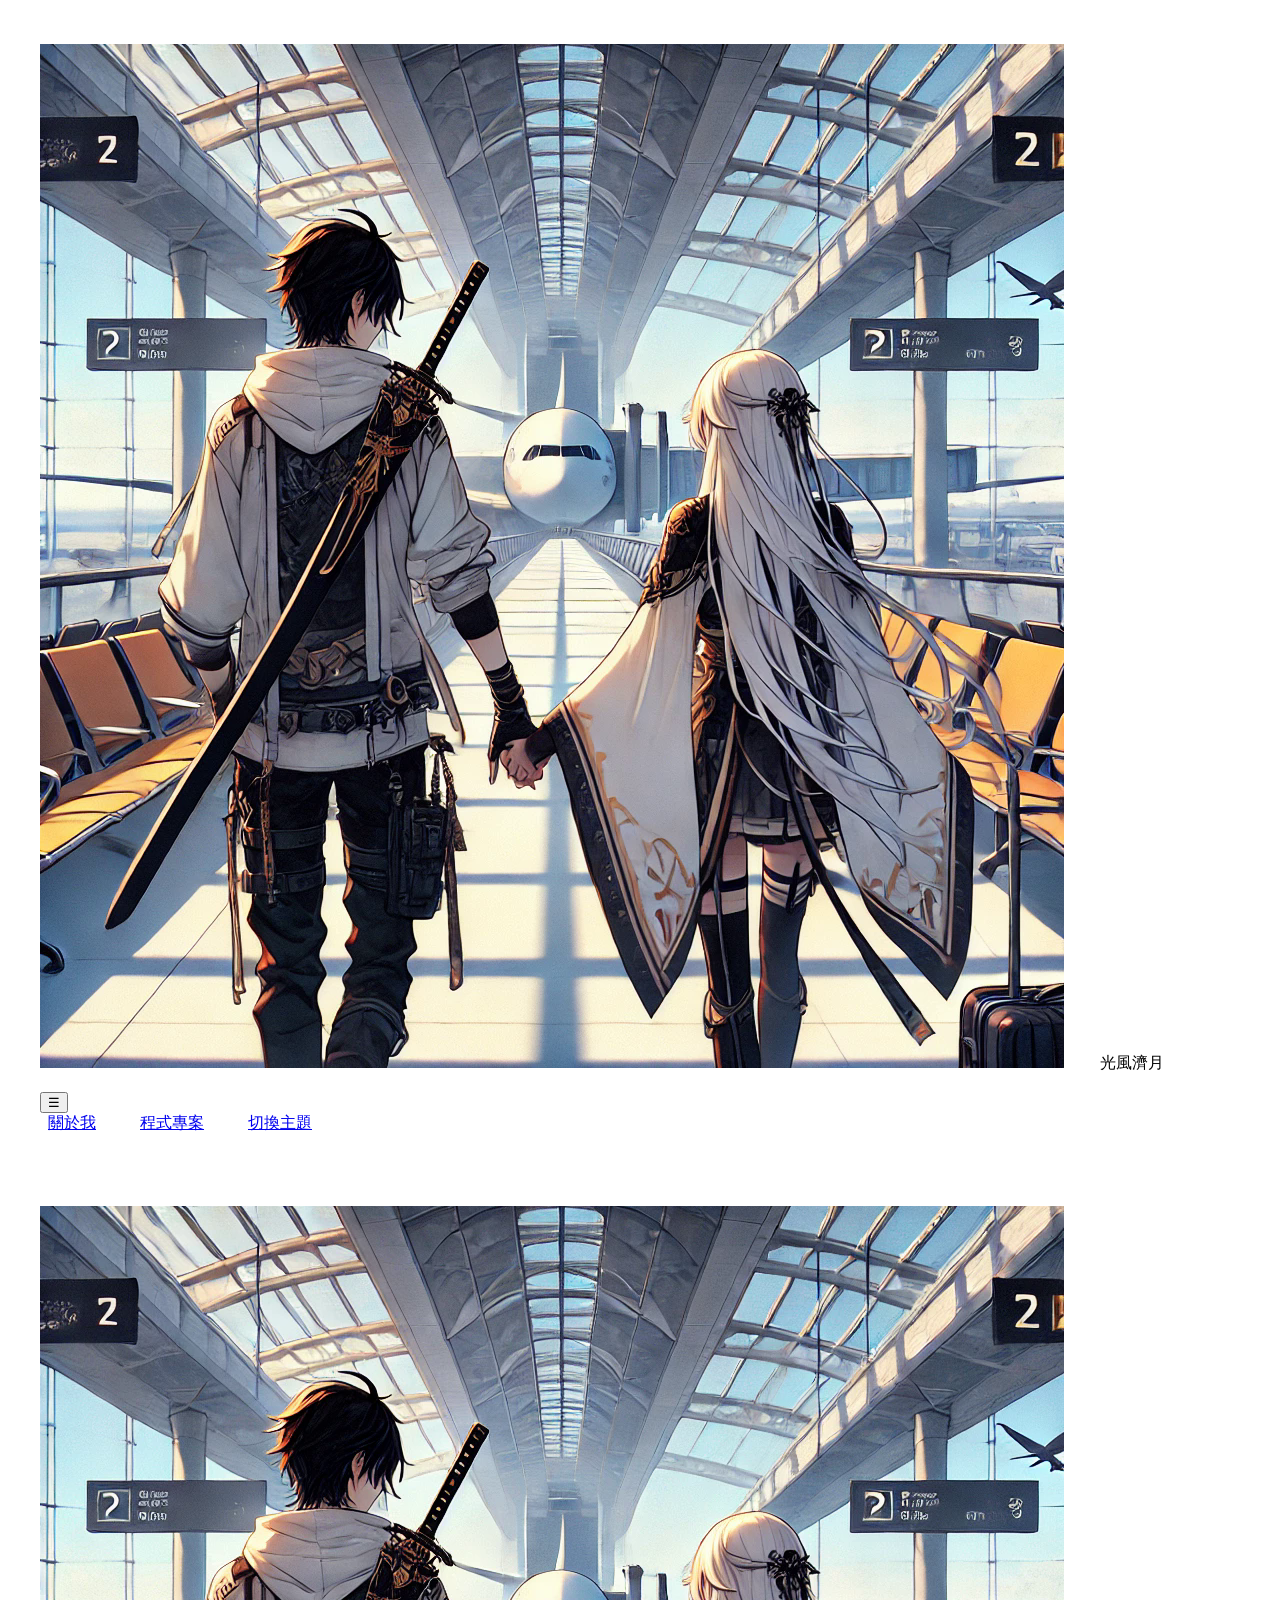
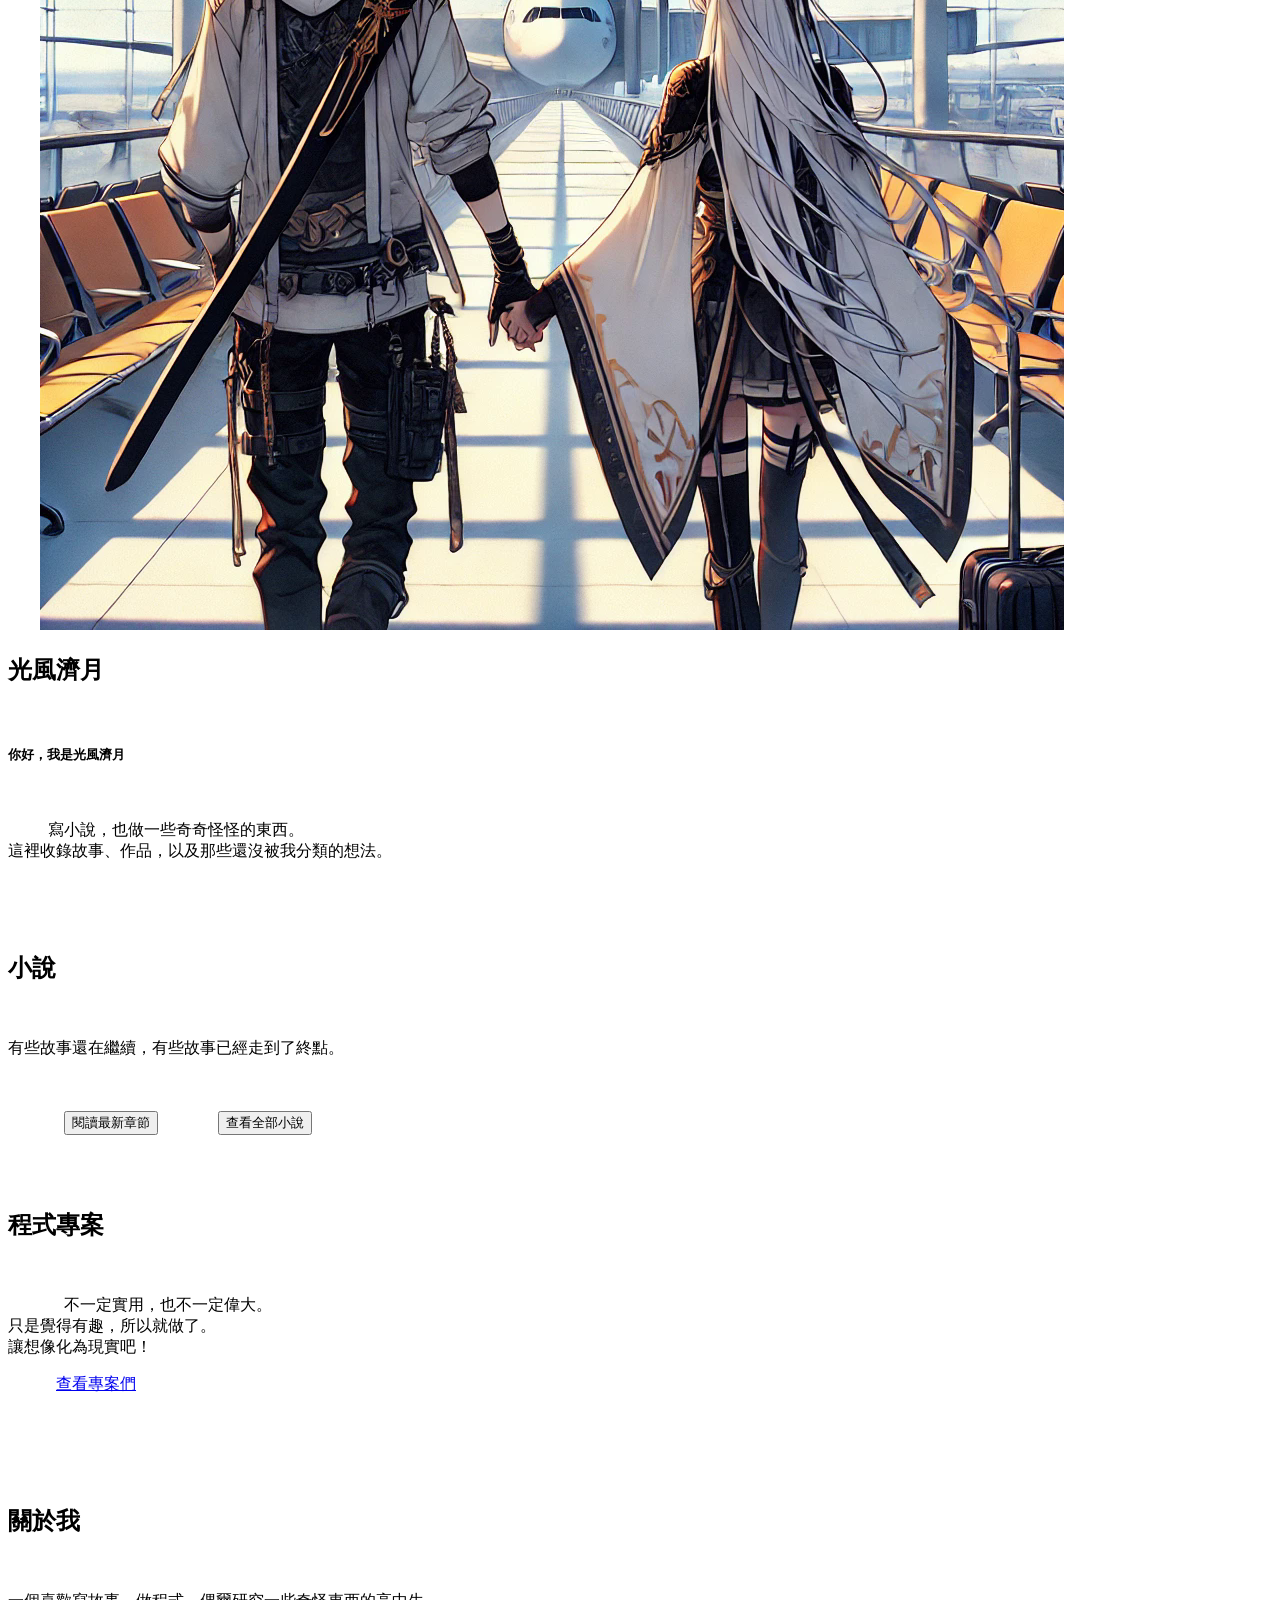
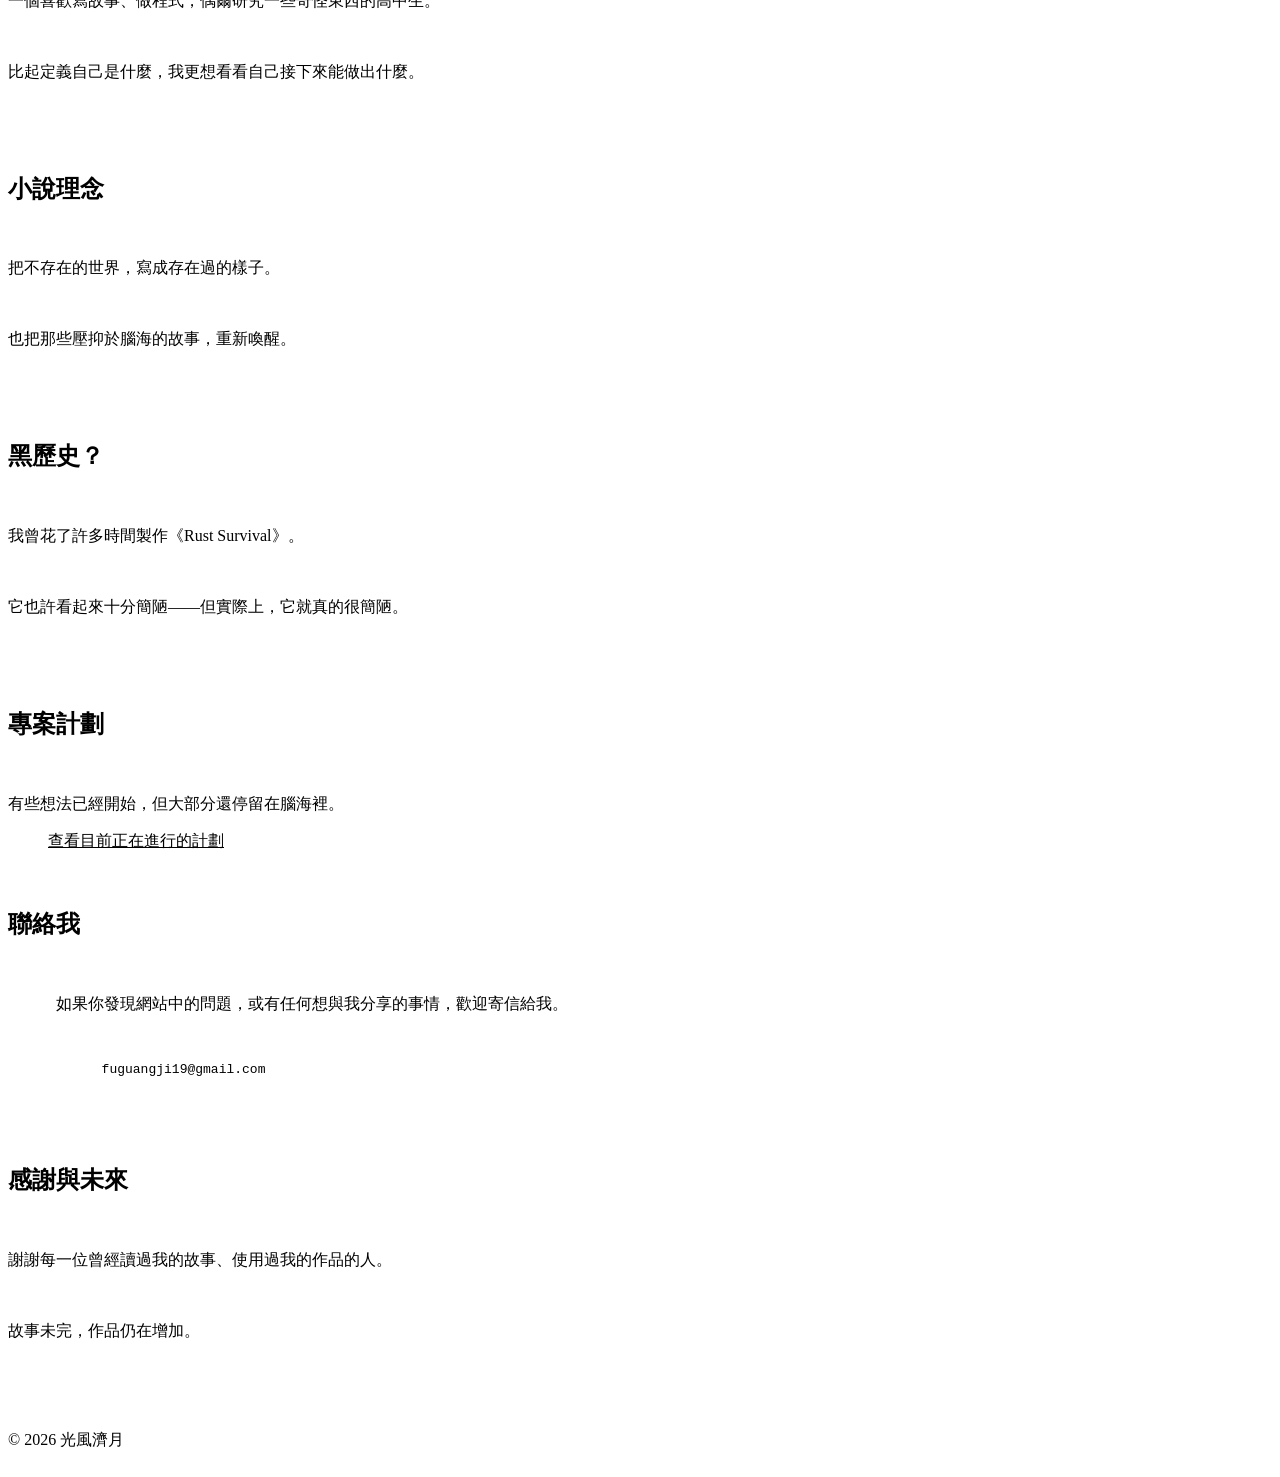
==== index.html @ 98a7eea4 "Create index.html" ====
<!doctype html>
<html lang="zh-Hant">
  <head>
    <meta charset="UTF-8" />
    <meta name="viewport" content="width=device-width, initial-scale=1.0" />
    <title>光風濟月 | 首頁</title>
    <link
      href="https://fonts.googleapis.com/css2?family=Share+Tech+Mono&family=Noto+Sans+TC:wght@400;700;900&display=swap"
      rel="stylesheet"
    />
    <style>
      :root {
        --bg: #f4f7f8;
        --secondary: #e9eff2;
        --card: #ffffff;
        --text: #20282d;
        --text-secondary: #65747d;
        --accent: #4d8296;
        --light-accent: #76afc2;
        --border: #d5e0e5;
      }

      html[data-theme="midnight-lamp"] {
        --bg: #0f1115;
        --secondary: #171a21;
        --card: #1e222b;
        --text: #e8e6e1;
        --text-secondary: #9da3ae;
        --accent: #c9a96e;
        --light-accent: #e3c98a;
        --border: #303541;
      }
      html[data-theme="ice-fog"] {
        --bg: #0b1117;
        --secondary: #111a23;
        --card: #12232e;
        --text: #e5edf3;
        --text-secondary: #93a6b5;
        --accent: #7eb6d8;
        --light-accent: #b9e1f5;
        --border: #293744;
      }
      html[data-theme="night-pine"] {
        --bg: #0d1110;
        --secondary: #151b18;
        --card: #1b2420;
        --text: #e5e9e5;
        --text-secondary: #99a49d;
        --accent: #72b59a;
        --light-accent: #a5d6be;
        --border: #303b35;
      }
      html[data-theme="almond-pen"] {
        --bg: #f5f1e8;
        --secondary: #e8e5d8;
        --card: #fffdf7;
        --text: #292722;
        --text-secondary: #706b61;
        --accent: #8a5a44;
        --light-accent: #b47a5a;
        --border: #d8d0c1;
      }
      html[data-theme="fantasy-starry-night"] {
        --bg: #0d0c12;
        --secondary: #15131c;
        --card: #1d1a27;
        --text: #ece9f2;
        --text-secondary: #a6a0b3;
        --accent: #9b82c4;
        --light-accent: #c3ade8;
        --border: #322d3d;
      }
      html[data-theme="pine-almond"] {
        --bg: #f7f4ec;
        --secondary: #ede9dd;
        --card: #fffdf8;
        --text: #29312c;
        --text-secondary: #73796f;
        --accent: #55745f;
        --light-accent: #78947f;
        --border: #d9d5c8;
      }

      @media (prefers-color-scheme: dark) {
        :root {
          --bg: #0b1117;
          --secondary: #111a23;
          --card: #18232e;
          --text: #e5edf3;
          --text-secondary: #93a6b5;
          --accent: #7eb6d8;
          --light-accent: #b9e1f5;
          --border: #293744;
        }
      }

      /* 全局設定 */
      body {
        margin: 0;
        font-family: "Noto Sans TC", sans-serif;
        background-color: var(--bg);
        color: var(--text);
        line-height: 1.6;
        transition:
          background-color 0.3s,
          color 0.3s;
      }

      /* 導航列 */
      #navbar {
        display: flex;
        justify-content: space-between;
        align-items: center;
        position: fixed;
        top: 0;
        width: 100%;
        height: 70px;
        padding: 0 20px;
        box-sizing: border-box;
        background-color: var(--secondary);
        border-bottom: 1px solid var(--border);
        z-index: 1000;
        box-shadow: 0 2px 10px rgba(0, 0, 0, 0.1);
      }

      .nav-brand {
        display: flex;
        align-items: center;
        gap: 12px;
        font-weight: 700;
        font-size: 1.2rem;
        cursor: pointer;
      }

      #navbar img {
        width: 40px;
        height: 40px;
        border-radius: 10%;
        border: 2px solid var(--border);
        object-fit: cover;
      }

      /* 選單按鈕與內容 */
      .menu_container {
        position: relative;
      }

      #menu {
        background: none;
        border: none;
        font-size: 1.5rem;
        color: var(--text);
        cursor: pointer;
      }

      .menu-content {
        display: none;
        position: absolute;
        top: 150%;
        right: 0;
        background-color: var(--card);
        min-width: 160px;
        box-shadow: 0px 8px 16px 0px rgba(0, 0, 0, 0.2);
        border: 1px solid var(--border);
        border-radius: 8px;
        overflow: hidden;
      }

      .menu-content.show {
        display: block;
      }

      .menu-content a {
        color: var(--text);
        padding: 12px 16px;
        text-decoration: none;
        display: block;
        border-bottom: 1px solid var(--border);
      }
      .menu-content a:hover {
        background-color: var(--secondary);
      }
      .menu-content a:last-child {
        border-bottom: none;
      }

      /* 區塊排版 */
      .main-content {
        margin-top: 70px; 
        padding: 40px 20px;
        display: flex;
        flex-direction: column;
        align-items: center;
        gap: 30px;
      }

      .hero-section {
        background-color: var(--secondary);
        border: 1px solid var(--border);
        text-align: center;
        width: 100%;
        max-width: 900px;
        padding: 40px 0;
      }

      .hero-section img {
        width: 100px;
        height: 100px;
        border-radius: 50%;
        border: 3px solid var(--accent);
        margin-bottom: 20px;
      }

      .hero-section p {
        color: var(--text-secondary);
      }

      /* 卡片設計 */
      .card-grid {
        background-color: var(--secondary);
        display: grid;
        grid-template-columns: 1fr;
        gap: 20px;
        width: 100%;
        max-width: 900px;
      }

      .section-card {
        background-color: var(--card);
        border: 2px solid var(--border);
        border-radius: 12px;
        padding: 30px;
        box-shadow: 0 4px 6px rgba(0, 0, 0, 0.02);
        transition: transform 0.2s;
        margin: 20px;
      }

      .section-card:hover {
        transform: translateY(-3px);
      }

      .section-card h2 {
        color: var(--accent);
        margin-top: 0;
        border-bottom: 2px solid var(--secondary);
        padding-bottom: 10px;
      }

      /* 按鈕與連結 */
      button.btn,
      a.btn {
        background-color: var(--accent);
        color: var(--text);
        border: none;
        padding: 10px 20px;
        border-radius: 6px;
        cursor: pointer;
        font-size: 1rem;
        text-decoration: none;
        display: inline-block;
        margin-top: 10px;
        transition: background-color 0.2s;
      }

      button.btn:hover,
      a.btn:hover {
        background-color: var(--light-accent);
      }
      .btn-group {
        display: grid;
        background-color: var(--secondary);
        gap: 10px;
        flex-wrap: wrap;
      }

      /* 頁尾 */
      .footer {
        text-align: center;
        padding: 30px;
        background-color: var(--secondary);
        color: var(--text-secondary);
        border-top: 1px solid var(--border);
        margin-top: 40px;
      }

      /* 響應式 */
      @media (min-width: 768px) {
        .card-grid {
          grid-template-columns: repeat(2, 1fr);
        }
        .section-card.full-width {
          grid-column: 1 / -1;
        }
      }
    </style>
  </head>
  <body>
    <!-- 導航列 -->
    <header id="navbar">
      <div class="nav-brand" onclick="location.href = 'index.html'">
        <img src="assets/logo.png" alt="logo" />
        <span>光風濟月</span>
      </div>
      <div class="menu_container">
        <button id="menu" onclick="toggleMenu()">☰</button>
        <div class="menu-content" id="menuContent">
          <a href="#about-me">關於我</a>
          <a href="#projects">程式專案</a>
          <a href="javascript:void(0)" onclick="switchTheme()">切換主題</a>
        </div>
      </div>
    </header>

    <div class="main-content">
      <!-- 介紹區塊 (Hero Section) -->
      <div class="hero-section">
        <img src="assets/logo.png" alt="Avatar" />
        <h2>光風濟月</h2>
        <h5>你好，我是光風濟月</h5>
        <p>
          寫小說，也做一些奇奇怪怪的東西。<br />這裡收錄故事、作品，以及那些還沒被我分類的想法。
        </p>
        <div class="card-grid">
          <div class="section-card full-width">
            <h2>小說</h2>
            <p>有些故事還在繼續，有些故事已經走到了終點。</p>
            <div id="latest"></div>
            <div class="btn-group">
              <button class="btn">閱讀最新章節</button>
              <button class="btn">查看全部小說</button>
            </div>
          </div>

          <div class="section-card full-width">
            <h2>程式專案</h2>
            <p>
              不一定實用，也不一定偉大。<br />只是覺得有趣，所以就做了。<br />讓想像化為現實吧！
            </p>
            <a href="/game" class="btn">查看專案們</a>
          </div>
        </div>
      </div>

      <!-- 內容卡片網格 -->
      <div class="card-grid">
        <div class="section-card" id="about-me">
          <h2>關於我</h2>
          <p>一個喜歡寫故事、做程式，偶爾研究一些奇怪東西的高中生。</p>
          <p>比起定義自己是什麼，我更想看看自己接下來能做出什麼。</p>
        </div>

        <div class="section-card" id="philosophy">
          <h2>小說理念</h2>
          <p>把不存在的世界，寫成存在過的樣子。</p>
          <p>也把那些壓抑於腦海的故事，重新喚醒。</p>
        </div>

        <div class="section-card" id="projects">
          <h2>黑歷史？</h2>
          <p>我曾花了許多時間製作《Rust Survival》。</p>
          <p>它也許看起來十分簡陋——但實際上，它就真的很簡陋。</p>
        </div>

        <div class="section-card" id="project_plan">
          <h2>專案計劃</h2>
          <p>有些想法已經開始，但大部分還停留在腦海裡。</p>
          <a href="/game" target="_blank" style="color: var(--accent)"
            >查看目前正在進行的計劃</a
          >
        </div>

        <div class="section-card" id="inspiration">
          <h2>聯絡我</h2>
          <p>
            如果你發現網站中的問題，或有任何想與我分享的事情，歡迎寄信給我。
          </p>
          <p style="color: var(--accent); font-family: monospace">
            fuguangji19@gmail.com
          </p>
        </div>

        <div class="section-card" id="future">
          <h2>感謝與未來</h2>
          <p>謝謝每一位曾經讀過我的故事、使用過我的作品的人。</p>
          <p>故事未完，作品仍在增加。</p>
        </div>
      </div>
    </div>

    <div class="footer">© 2026 光風濟月</div>

    <script>
      // 漢堡選單切換
      function toggleMenu() {
        document.getElementById("menuContent").classList.toggle("show");
      }

      // 點擊選單外部自動關閉
      window.onclick = function (event) {
        if (!event.target.matches("#menu")) {
          var dropdowns = document.getElementsByClassName("menu-content");
          for (var i = 0; i < dropdowns.length; i++) {
            var openDropdown = dropdowns[i];
            if (openDropdown.classList.contains("show")) {
              openDropdown.classList.remove("show");
            }
          }
        }
      };

      // 簡單的主題切換器 (展示你的 CSS variables 成果)
      const themes = [
        "",
        "midnight-lamp",
        "ice-fog",
        "night-pine",
        "almond-pen",
        "fantasy-starry-night",
        "pine-almond",
      ];
      let currentThemeIndex = 0;

      function switchTheme() {
        currentThemeIndex = (currentThemeIndex + 1) % themes.length;
        const nextTheme = themes[currentThemeIndex];

        if (nextTheme === "") {
          document.documentElement.removeAttribute("data-theme");
        } else {
          document.documentElement.setAttribute("data-theme", nextTheme);
        }
      }
    </script>
  </body>
</html>
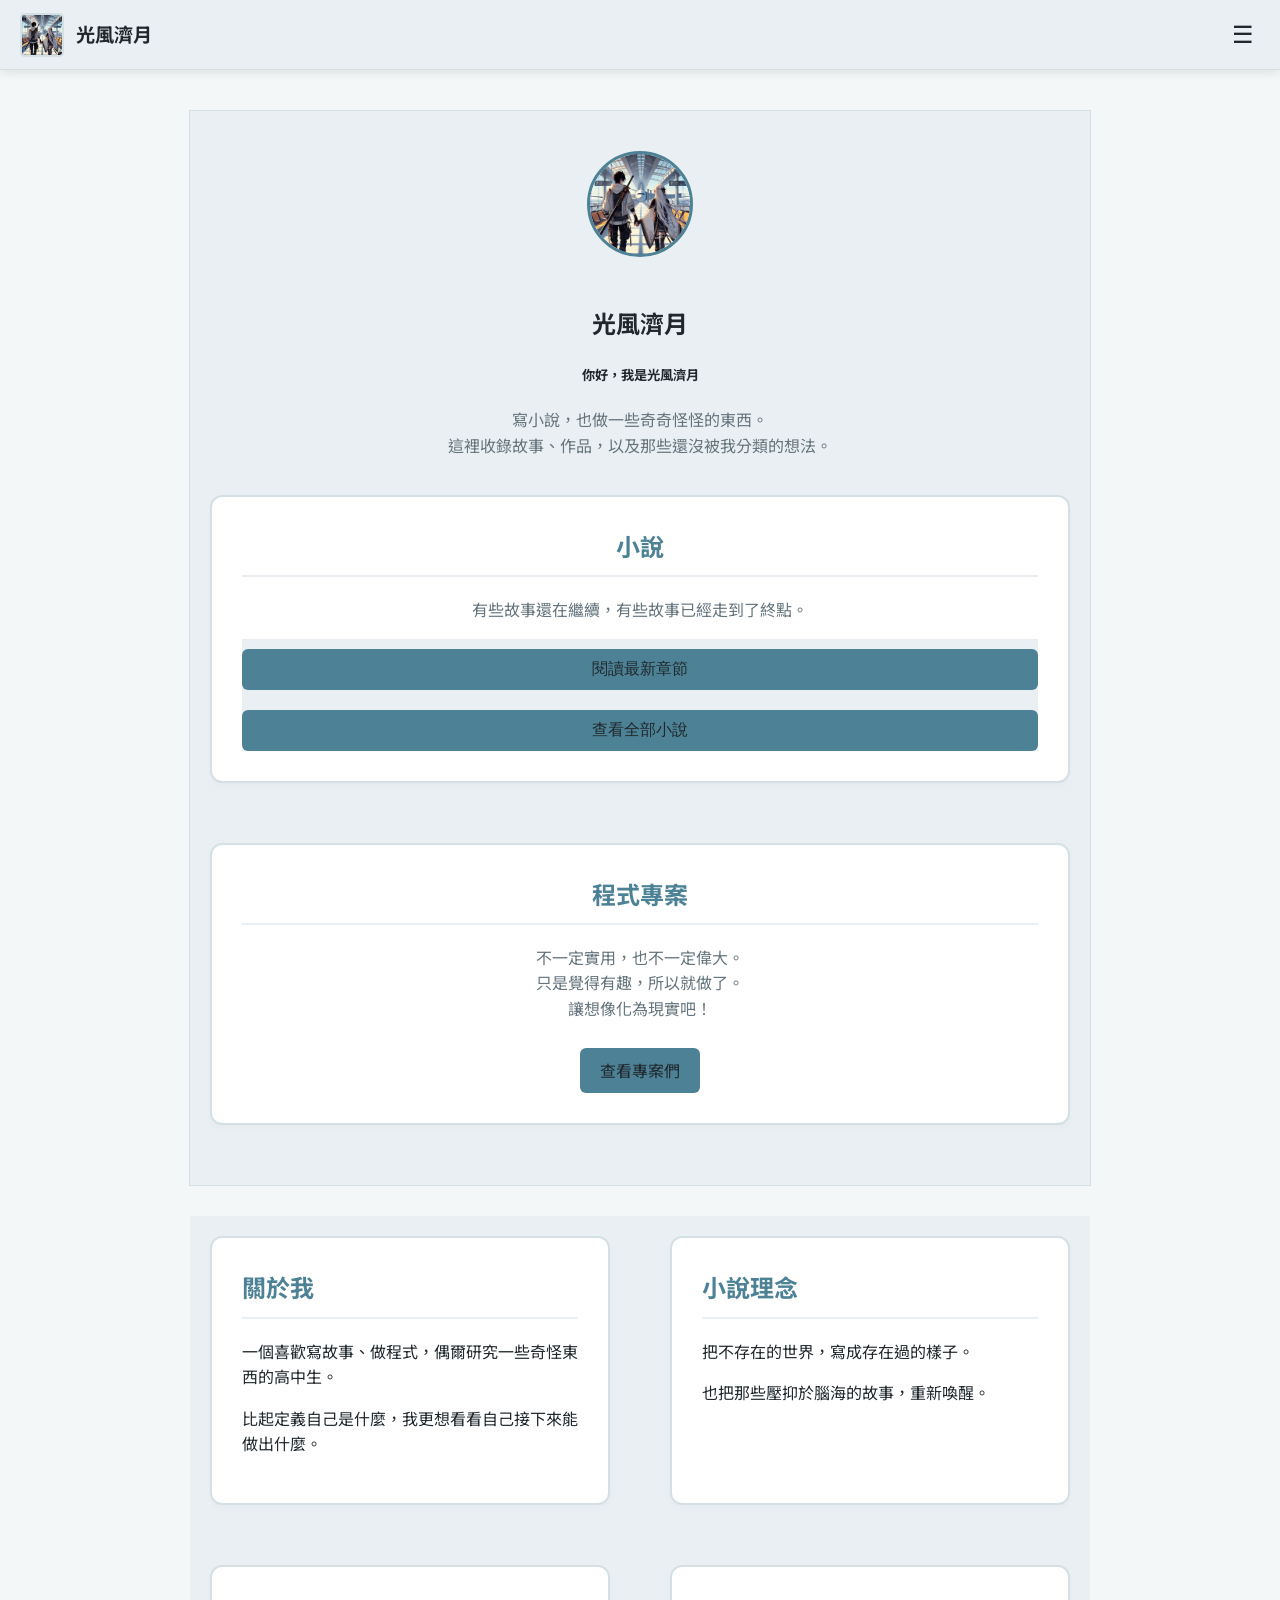
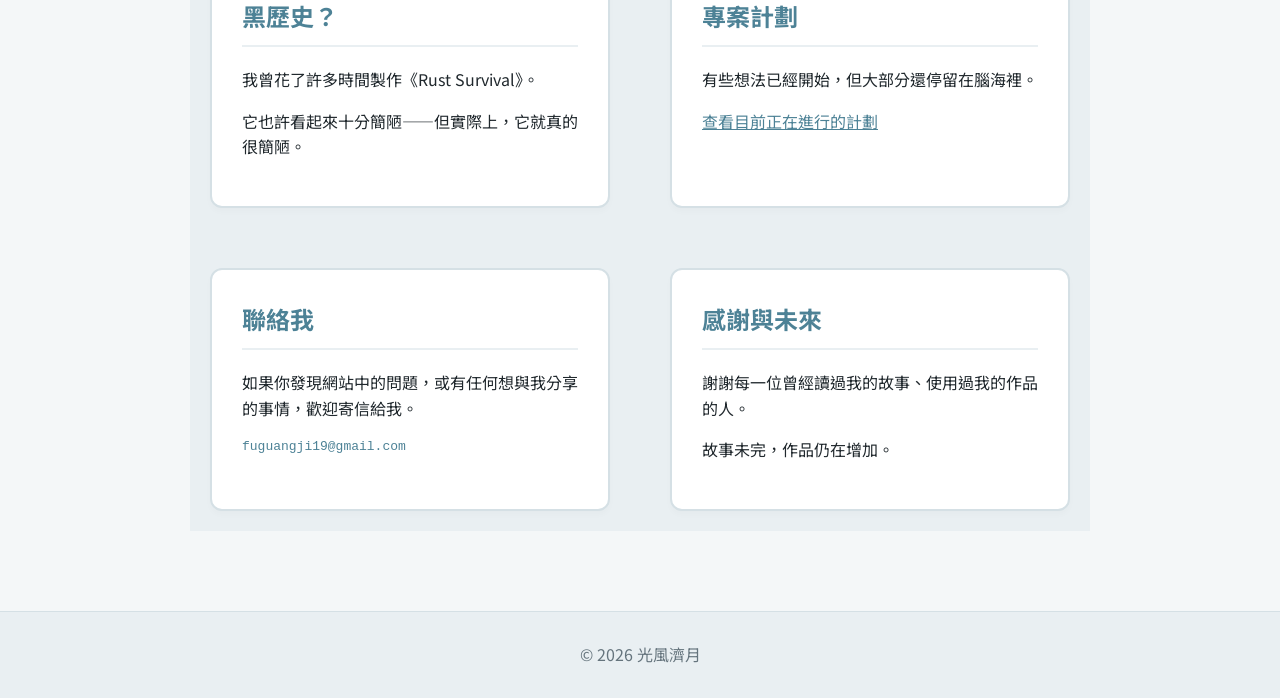
==== commit e74a7f61: "t" ====
--- a/index.html
+++ b/index.html
@@ -1,435 +1,435 @@
 <!doctype html>
 <html lang="zh-Hant">
-  <head>
-    <meta charset="UTF-8" />
-    <meta name="viewport" content="width=device-width, initial-scale=1.0" />
-    <title>光風濟月 | 首頁</title>
-    <link
-      href="https://fonts.googleapis.com/css2?family=Share+Tech+Mono&family=Noto+Sans+TC:wght@400;700;900&display=swap"
-      rel="stylesheet"
-    />
-    <style>
-      :root {
-        --bg: #f4f7f8;
-        --secondary: #e9eff2;
-        --card: #ffffff;
-        --text: #20282d;
-        --text-secondary: #65747d;
-        --accent: #4d8296;
-        --light-accent: #76afc2;
-        --border: #d5e0e5;
-      }
-
-      html[data-theme="midnight-lamp"] {
-        --bg: #0f1115;
-        --secondary: #171a21;
-        --card: #1e222b;
-        --text: #e8e6e1;
-        --text-secondary: #9da3ae;
-        --accent: #c9a96e;
-        --light-accent: #e3c98a;
-        --border: #303541;
-      }
-      html[data-theme="ice-fog"] {
-        --bg: #0b1117;
-        --secondary: #111a23;
-        --card: #12232e;
-        --text: #e5edf3;
-        --text-secondary: #93a6b5;
-        --accent: #7eb6d8;
-        --light-accent: #b9e1f5;
-        --border: #293744;
-      }
-      html[data-theme="night-pine"] {
-        --bg: #0d1110;
-        --secondary: #151b18;
-        --card: #1b2420;
-        --text: #e5e9e5;
-        --text-secondary: #99a49d;
-        --accent: #72b59a;
-        --light-accent: #a5d6be;
-        --border: #303b35;
-      }
-      html[data-theme="almond-pen"] {
-        --bg: #f5f1e8;
-        --secondary: #e8e5d8;
-        --card: #fffdf7;
-        --text: #292722;
-        --text-secondary: #706b61;
-        --accent: #8a5a44;
-        --light-accent: #b47a5a;
-        --border: #d8d0c1;
-      }
-      html[data-theme="fantasy-starry-night"] {
-        --bg: #0d0c12;
-        --secondary: #15131c;
-        --card: #1d1a27;
-        --text: #ece9f2;
-        --text-secondary: #a6a0b3;
-        --accent: #9b82c4;
-        --light-accent: #c3ade8;
-        --border: #322d3d;
-      }
-      html[data-theme="pine-almond"] {
-        --bg: #f7f4ec;
-        --secondary: #ede9dd;
-        --card: #fffdf8;
-        --text: #29312c;
-        --text-secondary: #73796f;
-        --accent: #55745f;
-        --light-accent: #78947f;
-        --border: #d9d5c8;
-      }
-
-      @media (prefers-color-scheme: dark) {
-        :root {
-          --bg: #0b1117;
-          --secondary: #111a23;
-          --card: #18232e;
-          --text: #e5edf3;
-          --text-secondary: #93a6b5;
-          --accent: #7eb6d8;
-          --light-accent: #b9e1f5;
-          --border: #293744;
-        }
-      }
-
-      /* 全局設定 */
-      body {
-        margin: 0;
-        font-family: "Noto Sans TC", sans-serif;
-        background-color: var(--bg);
-        color: var(--text);
-        line-height: 1.6;
-        transition:
-          background-color 0.3s,
-          color 0.3s;
-      }
-
-      /* 導航列 */
-      #navbar {
-        display: flex;
-        justify-content: space-between;
-        align-items: center;
-        position: fixed;
-        top: 0;
-        width: 100%;
-        height: 70px;
-        padding: 0 20px;
-        box-sizing: border-box;
-        background-color: var(--secondary);
-        border-bottom: 1px solid var(--border);
-        z-index: 1000;
-        box-shadow: 0 2px 10px rgba(0, 0, 0, 0.1);
-      }
-
-      .nav-brand {
-        display: flex;
-        align-items: center;
-        gap: 12px;
-        font-weight: 700;
-        font-size: 1.2rem;
-        cursor: pointer;
-      }
-
-      #navbar img {
-        width: 40px;
-        height: 40px;
-        border-radius: 10%;
-        border: 2px solid var(--border);
-        object-fit: cover;
-      }
-
-      /* 選單按鈕與內容 */
-      .menu_container {
-        position: relative;
-      }
-
-      #menu {
-        background: none;
-        border: none;
-        font-size: 1.5rem;
-        color: var(--text);
-        cursor: pointer;
-      }
-
-      .menu-content {
-        display: none;
-        position: absolute;
-        top: 150%;
-        right: 0;
-        background-color: var(--card);
-        min-width: 160px;
-        box-shadow: 0px 8px 16px 0px rgba(0, 0, 0, 0.2);
-        border: 1px solid var(--border);
-        border-radius: 8px;
-        overflow: hidden;
-      }
-
-      .menu-content.show {
-        display: block;
-      }
-
-      .menu-content a {
-        color: var(--text);
-        padding: 12px 16px;
-        text-decoration: none;
-        display: block;
-        border-bottom: 1px solid var(--border);
-      }
-      .menu-content a:hover {
-        background-color: var(--secondary);
-      }
-      .menu-content a:last-child {
-        border-bottom: none;
-      }
-
-      /* 區塊排版 */
-      .main-content {
-        margin-top: 70px; 
-        padding: 40px 20px;
-        display: flex;
-        flex-direction: column;
-        align-items: center;
-        gap: 30px;
-      }
-
-      .hero-section {
-        background-color: var(--secondary);
-        border: 1px solid var(--border);
-        text-align: center;
-        width: 100%;
-        max-width: 900px;
-        padding: 40px 0;
-      }
-
-      .hero-section img {
-        width: 100px;
-        height: 100px;
-        border-radius: 50%;
-        border: 3px solid var(--accent);
-        margin-bottom: 20px;
-      }
-
-      .hero-section p {
-        color: var(--text-secondary);
-      }
-
-      /* 卡片設計 */
-      .card-grid {
-        background-color: var(--secondary);
-        display: grid;
-        grid-template-columns: 1fr;
-        gap: 20px;
-        width: 100%;
-        max-width: 900px;
-      }
-
-      .section-card {
-        background-color: var(--card);
-        border: 2px solid var(--border);
-        border-radius: 12px;
-        padding: 30px;
-        box-shadow: 0 4px 6px rgba(0, 0, 0, 0.02);
-        transition: transform 0.2s;
-        margin: 20px;
-      }
-
-      .section-card:hover {
-        transform: translateY(-3px);
-      }
-
-      .section-card h2 {
-        color: var(--accent);
-        margin-top: 0;
-        border-bottom: 2px solid var(--secondary);
-        padding-bottom: 10px;
-      }
-
-      /* 按鈕與連結 */
-      button.btn,
-      a.btn {
-        background-color: var(--accent);
-        color: var(--text);
-        border: none;
-        padding: 10px 20px;
-        border-radius: 6px;
-        cursor: pointer;
-        font-size: 1rem;
-        text-decoration: none;
-        display: inline-block;
-        margin-top: 10px;
-        transition: background-color 0.2s;
-      }
-
-      button.btn:hover,
-      a.btn:hover {
-        background-color: var(--light-accent);
-      }
-      .btn-group {
-        display: grid;
-        background-color: var(--secondary);
-        gap: 10px;
-        flex-wrap: wrap;
-      }
-
-      /* 頁尾 */
-      .footer {
-        text-align: center;
-        padding: 30px;
-        background-color: var(--secondary);
-        color: var(--text-secondary);
-        border-top: 1px solid var(--border);
-        margin-top: 40px;
-      }
-
-      /* 響應式 */
-      @media (min-width: 768px) {
-        .card-grid {
-          grid-template-columns: repeat(2, 1fr);
-        }
-        .section-card.full-width {
-          grid-column: 1 / -1;
-        }
-      }
-    </style>
-  </head>
-  <body>
-    <!-- 導航列 -->
-    <header id="navbar">
-      <div class="nav-brand" onclick="location.href = 'index.html'">
-        <img src="assets/logo.png" alt="logo" />
-        <span>光風濟月</span>
-      </div>
-      <div class="menu_container">
-        <button id="menu" onclick="toggleMenu()">☰</button>
-        <div class="menu-content" id="menuContent">
-          <a href="#about-me">關於我</a>
-          <a href="#projects">程式專案</a>
-          <a href="javascript:void(0)" onclick="switchTheme()">切換主題</a>
-        </div>
-      </div>
-    </header>
-
-    <div class="main-content">
-      <!-- 介紹區塊 (Hero Section) -->
-      <div class="hero-section">
-        <img src="assets/logo.png" alt="Avatar" />
-        <h2>光風濟月</h2>
-        <h5>你好，我是光風濟月</h5>
-        <p>
-          寫小說，也做一些奇奇怪怪的東西。<br />這裡收錄故事、作品，以及那些還沒被我分類的想法。
-        </p>
-        <div class="card-grid">
-          <div class="section-card full-width">
-            <h2>小說</h2>
-            <p>有些故事還在繼續，有些故事已經走到了終點。</p>
-            <div id="latest"></div>
-            <div class="btn-group">
-              <button class="btn">閱讀最新章節</button>
-              <button class="btn">查看全部小說</button>
-            </div>
-          </div>
-
-          <div class="section-card full-width">
-            <h2>程式專案</h2>
-            <p>
-              不一定實用，也不一定偉大。<br />只是覺得有趣，所以就做了。<br />讓想像化為現實吧！
-            </p>
-            <a href="/game" class="btn">查看專案們</a>
-          </div>
-        </div>
-      </div>
-
-      <!-- 內容卡片網格 -->
-      <div class="card-grid">
-        <div class="section-card" id="about-me">
-          <h2>關於我</h2>
-          <p>一個喜歡寫故事、做程式，偶爾研究一些奇怪東西的高中生。</p>
-          <p>比起定義自己是什麼，我更想看看自己接下來能做出什麼。</p>
-        </div>
-
-        <div class="section-card" id="philosophy">
-          <h2>小說理念</h2>
-          <p>把不存在的世界，寫成存在過的樣子。</p>
-          <p>也把那些壓抑於腦海的故事，重新喚醒。</p>
-        </div>
-
-        <div class="section-card" id="projects">
-          <h2>黑歷史？</h2>
-          <p>我曾花了許多時間製作《Rust Survival》。</p>
-          <p>它也許看起來十分簡陋——但實際上，它就真的很簡陋。</p>
-        </div>
-
-        <div class="section-card" id="project_plan">
-          <h2>專案計劃</h2>
-          <p>有些想法已經開始，但大部分還停留在腦海裡。</p>
-          <a href="/game" target="_blank" style="color: var(--accent)"
-            >查看目前正在進行的計劃</a
-          >
-        </div>
-
-        <div class="section-card" id="inspiration">
-          <h2>聯絡我</h2>
-          <p>
-            如果你發現網站中的問題，或有任何想與我分享的事情，歡迎寄信給我。
-          </p>
-          <p style="color: var(--accent); font-family: monospace">
-            fuguangji19@gmail.com
-          </p>
-        </div>
-
-        <div class="section-card" id="future">
-          <h2>感謝與未來</h2>
-          <p>謝謝每一位曾經讀過我的故事、使用過我的作品的人。</p>
-          <p>故事未完，作品仍在增加。</p>
-        </div>
-      </div>
-    </div>
-
-    <div class="footer">© 2026 光風濟月</div>
-
-    <script>
-      // 漢堡選單切換
-      function toggleMenu() {
-        document.getElementById("menuContent").classList.toggle("show");
-      }
-
-      // 點擊選單外部自動關閉
-      window.onclick = function (event) {
-        if (!event.target.matches("#menu")) {
-          var dropdowns = document.getElementsByClassName("menu-content");
-          for (var i = 0; i < dropdowns.length; i++) {
-            var openDropdown = dropdowns[i];
-            if (openDropdown.classList.contains("show")) {
-              openDropdown.classList.remove("show");
-            }
-          }
-        }
-      };
-
-      // 簡單的主題切換器 (展示你的 CSS variables 成果)
-      const themes = [
-        "",
-        "midnight-lamp",
-        "ice-fog",
-        "night-pine",
-        "almond-pen",
-        "fantasy-starry-night",
-        "pine-almond",
-      ];
-      let currentThemeIndex = 0;
-
-      function switchTheme() {
-        currentThemeIndex = (currentThemeIndex + 1) % themes.length;
-        const nextTheme = themes[currentThemeIndex];
-
-        if (nextTheme === "") {
-          document.documentElement.removeAttribute("data-theme");
-        } else {
-          document.documentElement.setAttribute("data-theme", nextTheme);
-        }
-      }
-    </script>
-  </body>
-</html>+  <head>
+    <meta charset="UTF-8" />
+    <meta name="viewport" content="width=device-width, initial-scale=1.0" />
+    <title>光風濟月 | 首頁</title>
+    <link
+      href="https://fonts.googleapis.com/css2?family=Share+Tech+Mono&family=Noto+Sans+TC:wght@400;700;900&display=swap"
+      rel="stylesheet"
+    />
+    <style>
+      :root {
+        --bg: #f4f7f8;
+        --secondary: #e9eff2;
+        --card: #ffffff;
+        --text: #20282d;
+        --text-secondary: #65747d;
+        --accent: #4d8296;
+        --light-accent: #76afc2;
+        --border: #d5e0e5;
+      }
+
+      html[data-theme="midnight-lamp"] {
+        --bg: #0f1115;
+        --secondary: #171a21;
+        --card: #1e222b;
+        --text: #e8e6e1;
+        --text-secondary: #9da3ae;
+        --accent: #c9a96e;
+        --light-accent: #e3c98a;
+        --border: #303541;
+      }
+      html[data-theme="ice-fog"] {
+        --bg: #0b1117;
+        --secondary: #111a23;
+        --card: #12232e;
+        --text: #e5edf3;
+        --text-secondary: #93a6b5;
+        --accent: #7eb6d8;
+        --light-accent: #b9e1f5;
+        --border: #293744;
+      }
+      html[data-theme="night-pine"] {
+        --bg: #0d1110;
+        --secondary: #151b18;
+        --card: #1b2420;
+        --text: #e5e9e5;
+        --text-secondary: #99a49d;
+        --accent: #72b59a;
+        --light-accent: #a5d6be;
+        --border: #303b35;
+      }
+      html[data-theme="almond-pen"] {
+        --bg: #f5f1e8;
+        --secondary: #e8e5d8;
+        --card: #fffdf7;
+        --text: #292722;
+        --text-secondary: #706b61;
+        --accent: #8a5a44;
+        --light-accent: #b47a5a;
+        --border: #d8d0c1;
+      }
+      html[data-theme="fantasy-starry-night"] {
+        --bg: #0d0c12;
+        --secondary: #15131c;
+        --card: #1d1a27;
+        --text: #ece9f2;
+        --text-secondary: #a6a0b3;
+        --accent: #9b82c4;
+        --light-accent: #c3ade8;
+        --border: #322d3d;
+      }
+      html[data-theme="pine-almond"] {
+        --bg: #f7f4ec;
+        --secondary: #ede9dd;
+        --card: #fffdf8;
+        --text: #29312c;
+        --text-secondary: #73796f;
+        --accent: #55745f;
+        --light-accent: #78947f;
+        --border: #d9d5c8;
+      }
+
+      @media (prefers-color-scheme: dark) {
+        :root {
+          --bg: #0b1117;
+          --secondary: #111a23;
+          --card: #18232e;
+          --text: #e5edf3;
+          --text-secondary: #93a6b5;
+          --accent: #7eb6d8;
+          --light-accent: #b9e1f5;
+          --border: #293744;
+        }
+      }
+
+      /* 全局設定 */
+      body {
+        margin: 0;
+        font-family: "Noto Sans TC", sans-serif;
+        background-color: var(--bg);
+        color: var(--text);
+        line-height: 1.6;
+        transition:
+          background-color 0.3s,
+          color 0.3s;
+      }
+
+      /* 導航列 */
+      #navbar {
+        display: flex;
+        justify-content: space-between;
+        align-items: center;
+        position: fixed;
+        top: 0;
+        width: 100%;
+        height: 70px;
+        padding: 0 20px;
+        box-sizing: border-box;
+        background-color: var(--secondary);
+        border-bottom: 1px solid var(--border);
+        z-index: 1000;
+        box-shadow: 0 2px 10px rgba(0, 0, 0, 0.1);
+      }
+
+      .nav-brand {
+        display: flex;
+        align-items: center;
+        gap: 12px;
+        font-weight: 700;
+        font-size: 1.2rem;
+        cursor: pointer;
+      }
+
+      #navbar img {
+        width: 40px;
+        height: 40px;
+        border-radius: 10%;
+        border: 2px solid var(--border);
+        object-fit: cover;
+      }
+
+      /* 選單按鈕與內容 */
+      .menu_container {
+        position: relative;
+      }
+
+      #menu {
+        background: none;
+        border: none;
+        font-size: 1.5rem;
+        color: var(--text);
+        cursor: pointer;
+      }
+
+      .menu-content {
+        display: none;
+        position: absolute;
+        top: 150%;
+        right: 0;
+        background-color: var(--card);
+        min-width: 160px;
+        box-shadow: 0px 8px 16px 0px rgba(0, 0, 0, 0.2);
+        border: 1px solid var(--border);
+        border-radius: 8px;
+        overflow: hidden;
+      }
+
+      .menu-content.show {
+        display: block;
+      }
+
+      .menu-content a {
+        color: var(--text);
+        padding: 12px 16px;
+        text-decoration: none;
+        display: block;
+        border-bottom: 1px solid var(--border);
+      }
+      .menu-content a:hover {
+        background-color: var(--secondary);
+      }
+      .menu-content a:last-child {
+        border-bottom: none;
+      }
+
+      /* 區塊排版 */
+      .main-content {
+        margin-top: 70px; 
+        padding: 40px 20px;
+        display: flex;
+        flex-direction: column;
+        align-items: center;
+        gap: 30px;
+      }
+
+      .hero-section {
+        background-color: var(--secondary);
+        border: 1px solid var(--border);
+        text-align: center;
+        width: 100%;
+        max-width: 900px;
+        padding: 40px 0;
+      }
+
+      .hero-section img {
+        width: 100px;
+        height: 100px;
+        border-radius: 50%;
+        border: 3px solid var(--accent);
+        margin-bottom: 20px;
+      }
+
+      .hero-section p {
+        color: var(--text-secondary);
+      }
+
+      /* 卡片設計 */
+      .card-grid {
+        background-color: var(--secondary);
+        display: grid;
+        grid-template-columns: 1fr;
+        gap: 20px;
+        width: 100%;
+        max-width: 900px;
+      }
+
+      .section-card {
+        background-color: var(--card);
+        border: 2px solid var(--border);
+        border-radius: 12px;
+        padding: 30px;
+        box-shadow: 0 4px 6px rgba(0, 0, 0, 0.02);
+        transition: transform 0.2s;
+        margin: 20px;
+      }
+
+      .section-card:hover {
+        transform: translateY(-3px);
+      }
+
+      .section-card h2 {
+        color: var(--accent);
+        margin-top: 0;
+        border-bottom: 2px solid var(--secondary);
+        padding-bottom: 10px;
+      }
+
+      /* 按鈕與連結 */
+      button.btn,
+      a.btn {
+        background-color: var(--accent);
+        color: var(--text);
+        border: none;
+        padding: 10px 20px;
+        border-radius: 6px;
+        cursor: pointer;
+        font-size: 1rem;
+        text-decoration: none;
+        display: inline-block;
+        margin-top: 10px;
+        transition: background-color 0.2s;
+      }
+
+      button.btn:hover,
+      a.btn:hover {
+        background-color: var(--light-accent);
+      }
+      .btn-group {
+        display: grid;
+        background-color: var(--secondary);
+        gap: 10px;
+        flex-wrap: wrap;
+      }
+
+      /* 頁尾 */
+      .footer {
+        text-align: center;
+        padding: 30px;
+        background-color: var(--secondary);
+        color: var(--text-secondary);
+        border-top: 1px solid var(--border);
+        margin-top: 40px;
+      }
+
+      /* 響應式 */
+      @media (min-width: 768px) {
+        .card-grid {
+          grid-template-columns: repeat(2, 1fr);
+        }
+        .section-card.full-width {
+          grid-column: 1 / -1;
+        }
+      }
+    </style>
+  </head>
+  <body>
+    <!-- 導航列 -->
+    <header id="navbar">
+      <div class="nav-brand" onclick="location.href = 'index.html'">
+        <img src="assets/logo.png" alt="logo" />
+        <span>光風濟月</span>
+      </div>
+      <div class="menu_container">
+        <button id="menu" onclick="toggleMenu()">☰</button>
+        <div class="menu-content" id="menuContent">
+          <a href="#about-me">關於我</a>
+          <a href="#projects">程式專案</a>
+          <a href="javascript:void(0)" onclick="switchTheme()">切換主題</a>
+        </div>
+      </div>
+    </header>
+
+    <div class="main-content">
+      <!-- 介紹區塊 (Hero Section) -->
+      <div class="hero-section">
+        <img src="assets/logo.png" alt="Avatar" />
+        <h2>光風濟月</h2>
+        <h5>你好，我是光風濟月</h5>
+        <p>
+          寫小說，也做一些奇奇怪怪的東西。<br />這裡收錄故事、作品，以及那些還沒被我分類的想法。
+        </p>
+        <div class="card-grid">
+          <div class="section-card full-width">
+            <h2>小說</h2>
+            <p>有些故事還在繼續，有些故事已經走到了終點。</p>
+            <div id="latest"></div>
+            <div class="btn-group">
+              <button class="btn">閱讀最新章節</button>
+              <button class="btn">查看全部小說</button>
+            </div>
+          </div>
+
+          <div class="section-card full-width">
+            <h2>程式專案</h2>
+            <p>
+              不一定實用，也不一定偉大。<br />只是覺得有趣，所以就做了。<br />讓想像化為現實吧！
+            </p>
+            <a href="/game" class="btn">查看專案們</a>
+          </div>
+        </div>
+      </div>
+
+      <!-- 內容卡片網格 -->
+      <div class="card-grid">
+        <div class="section-card" id="about-me">
+          <h2>關於我</h2>
+          <p>一個喜歡寫故事、做程式，偶爾研究一些奇怪東西的高中生。</p>
+          <p>比起定義自己是什麼，我更想看看自己接下來能做出什麼。</p>
+        </div>
+
+        <div class="section-card" id="philosophy">
+          <h2>小說理念</h2>
+          <p>把不存在的世界，寫成存在過的樣子。</p>
+          <p>也把那些壓抑於腦海的故事，重新喚醒。</p>
+        </div>
+
+        <div class="section-card" id="projects">
+          <h2>黑歷史？</h2>
+          <p>我曾花了許多時間製作《Rust Survival》。</p>
+          <p>它也許看起來十分簡陋——但實際上，它就真的很簡陋。</p>
+        </div>
+
+        <div class="section-card" id="project_plan">
+          <h2>專案計劃</h2>
+          <p>有些想法已經開始，但大部分還停留在腦海裡。</p>
+          <a href="/game" target="_blank" style="color: var(--accent)"
+            >查看目前正在進行的計劃</a
+          >
+        </div>
+
+        <div class="section-card" id="inspiration">
+          <h2>聯絡我</h2>
+          <p>
+            如果你發現網站中的問題，或有任何想與我分享的事情，歡迎寄信給我。
+          </p>
+          <p style="color: var(--accent); font-family: monospace">
+            fuguangji19@gmail.com
+          </p>
+        </div>
+
+        <div class="section-card" id="future">
+          <h2>感謝與未來</h2>
+          <p>謝謝每一位曾經讀過我的故事、使用過我的作品的人。</p>
+          <p>故事未完，作品仍在增加。</p>
+        </div>
+      </div>
+    </div>
+
+    <div class="footer">© 2026 光風濟月</div>
+
+    <script>
+      // 漢堡選單切換
+      function toggleMenu() {
+        document.getElementById("menuContent").classList.toggle("show");
+      }
+
+      // 點擊選單外部自動關閉
+      window.onclick = function (event) {
+        if (!event.target.matches("#menu")) {
+          var dropdowns = document.getElementsByClassName("menu-content");
+          for (var i = 0; i < dropdowns.length; i++) {
+            var openDropdown = dropdowns[i];
+            if (openDropdown.classList.contains("show")) {
+              openDropdown.classList.remove("show");
+            }
+          }
+        }
+      };
+
+      // 簡單的主題切換器 (展示你的 CSS variables 成果)
+      const themes = [
+        "",
+        "midnight-lamp",
+        "ice-fog",
+        "night-pine",
+        "almond-pen",
+        "fantasy-starry-night",
+        "pine-almond",
+      ];
+      let currentThemeIndex = 0;
+
+      function switchTheme() {
+        currentThemeIndex = (currentThemeIndex + 1) % themes.length;
+        const nextTheme = themes[currentThemeIndex];
+
+        if (nextTheme === "") {
+          document.documentElement.removeAttribute("data-theme");
+        } else {
+          document.documentElement.setAttribute("data-theme", nextTheme);
+        }
+      }
+    </script>
+  </body>
+</html>
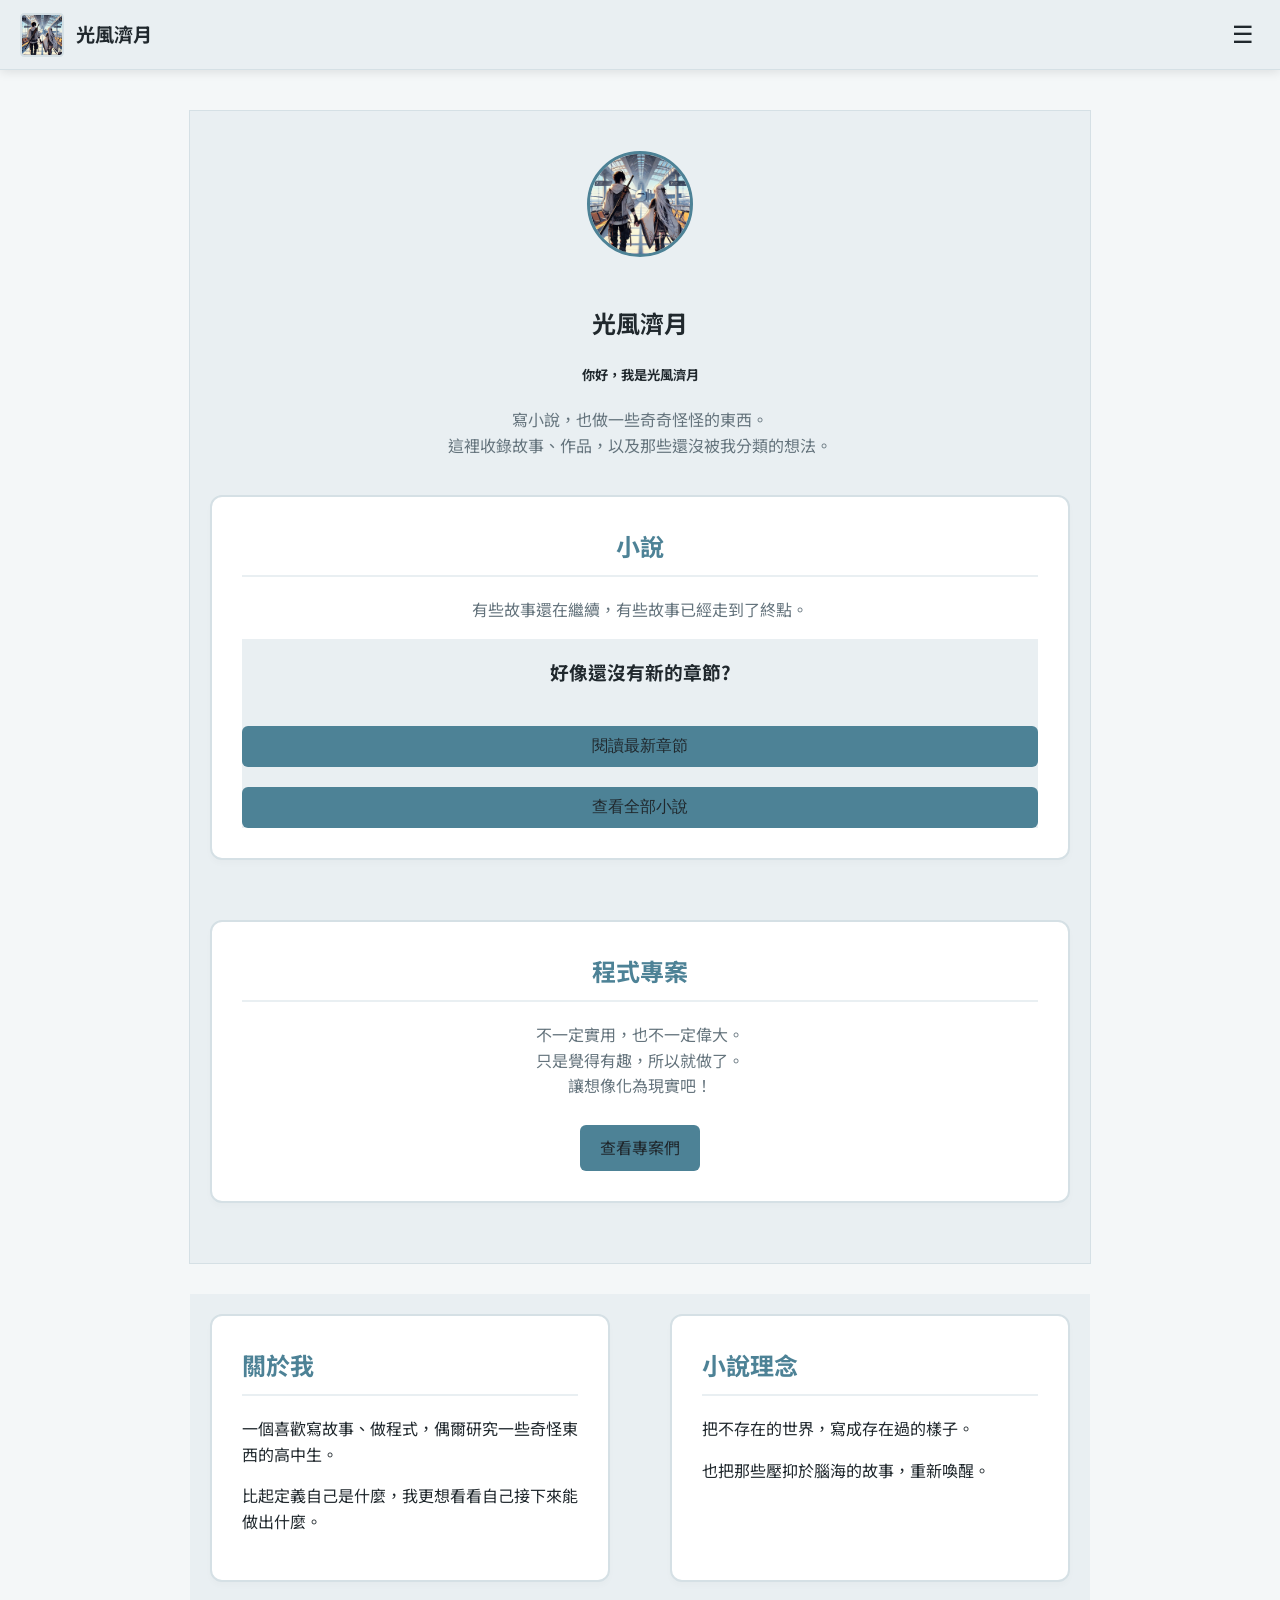
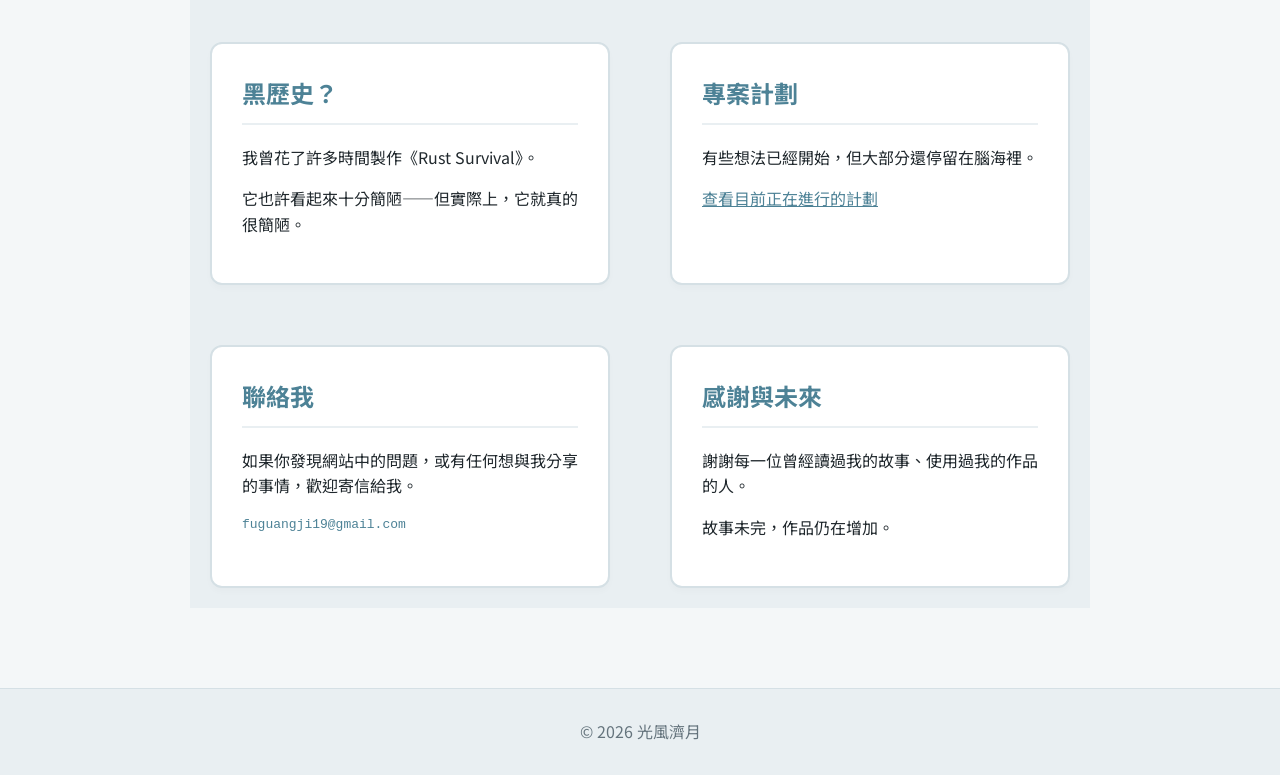
==== commit fa4b0ba8: "theme" ====
--- a/index.html
+++ b/index.html
@@ -11,85 +11,180 @@
     <style>
       :root {
         --bg: #f4f7f8;
+
         --secondary: #e9eff2;
+
         --card: #ffffff;
+
         --text: #20282d;
+
         --text-secondary: #65747d;
+
         --accent: #4d8296;
+
         --light-accent: #76afc2;
+
         --border: #d5e0e5;
       }
+
+      /* 深夜檯燈 */
 
       html[data-theme="midnight-lamp"] {
         --bg: #0f1115;
+
         --secondary: #171a21;
+
         --card: #1e222b;
+
         --text: #e8e6e1;
+
         --text-secondary: #9da3ae;
+
         --accent: #c9a96e;
+
         --light-accent: #e3c98a;
+
         --border: #303541;
       }
+
+      /* 冰霧極夜 */
+
       html[data-theme="ice-fog"] {
         --bg: #0b1117;
+
         --secondary: #111a23;
+
         --card: #12232e;
+
         --text: #e5edf3;
+
         --text-secondary: #93a6b5;
+
         --accent: #7eb6d8;
+
         --light-accent: #b9e1f5;
+
         --border: #293744;
       }
+
+      /* 夜幕松樹 */
+
       html[data-theme="night-pine"] {
         --bg: #0d1110;
+
         --secondary: #151b18;
+
         --card: #1b2420;
+
         --text: #e5e9e5;
+
         --text-secondary: #99a49d;
+
         --accent: #72b59a;
+
         --light-accent: #a5d6be;
+
         --border: #303b35;
       }
+
+      /* 杏仁鋼筆 */
+
       html[data-theme="almond-pen"] {
         --bg: #f5f1e8;
+
         --secondary: #e8e5d8;
+
         --card: #fffdf7;
+
         --text: #292722;
+
         --text-secondary: #706b61;
+
         --accent: #8a5a44;
+
         --light-accent: #b47a5a;
+
         --border: #d8d0c1;
       }
+
+      /* 奇幻星夜 */
+
       html[data-theme="fantasy-starry-night"] {
         --bg: #0d0c12;
+
         --secondary: #15131c;
+
         --card: #1d1a27;
+
         --text: #ece9f2;
+
         --text-secondary: #a6a0b3;
+
         --accent: #9b82c4;
+
         --light-accent: #c3ade8;
+
         --border: #322d3d;
       }
+
+      /* 清晨嵐霧 */
+
+      html[data-theme="morning-mist"] {
+        --bg: #f4f7f8;
+
+        --secondary: #e9eff2;
+
+        --card: #ffffff;
+
+        --text: #20282d;
+
+        --text-secondary: #65747d;
+
+        --accent: #4d8296;
+
+        --light-accent: #76afc2;
+
+        --border: #d5e0e5;
+      }
+
+      /* 松枝與杏 */
+
       html[data-theme="pine-almond"] {
         --bg: #f7f4ec;
+
         --secondary: #ede9dd;
+
         --card: #fffdf8;
+
         --text: #29312c;
+
         --text-secondary: #73796f;
+
         --accent: #55745f;
+
         --light-accent: #78947f;
+
         --border: #d9d5c8;
       }
+
+      /* 使用者裝置偏好深色 */
 
       @media (prefers-color-scheme: dark) {
         :root {
           --bg: #0b1117;
+
           --secondary: #111a23;
+
           --card: #18232e;
+
           --text: #e5edf3;
+
           --text-secondary: #93a6b5;
+
           --accent: #7eb6d8;
+
           --light-accent: #b9e1f5;
+
           --border: #293744;
         }
       }
@@ -166,6 +261,13 @@
         overflow: hidden;
       }
 
+      .latest {
+        padding: 12px 16px;
+        color: var(--light-accent);
+        font-size: 0.9rem;
+        border-bottom: 1px solid var(--border);
+      }
+
       .menu-content.show {
         display: block;
       }
@@ -186,7 +288,7 @@
 
       /* 區塊排版 */
       .main-content {
-        margin-top: 70px; 
+        margin-top: 70px;
         padding: 40px 20px;
         display: flex;
         flex-direction: column;
@@ -324,10 +426,13 @@
           <div class="section-card full-width">
             <h2>小說</h2>
             <p>有些故事還在繼續，有些故事已經走到了終點。</p>
-            <div id="latest"></div>
+
             <div class="btn-group">
+              <div id="latest"><h3>好像還沒有新的章節?</h3></div>
               <button class="btn">閱讀最新章節</button>
-              <button class="btn">查看全部小說</button>
+              <button class="btn" onclick="location.href = './novels'">
+                查看全部小說
+              </button>
             </div>
           </div>
 
@@ -390,7 +495,6 @@
     <div class="footer">© 2026 光風濟月</div>
 
     <script>
-      // 漢堡選單切換
       function toggleMenu() {
         document.getElementById("menuContent").classList.toggle("show");
       }
@@ -408,15 +512,14 @@
         }
       };
 
-      // 簡單的主題切換器 (展示你的 CSS variables 成果)
       const themes = [
-        "",
         "midnight-lamp",
         "ice-fog",
         "night-pine",
         "almond-pen",
         "fantasy-starry-night",
-        "pine-almond",
+        "morning-mist",
+        "pine-almond"
       ];
       let currentThemeIndex = 0;
 
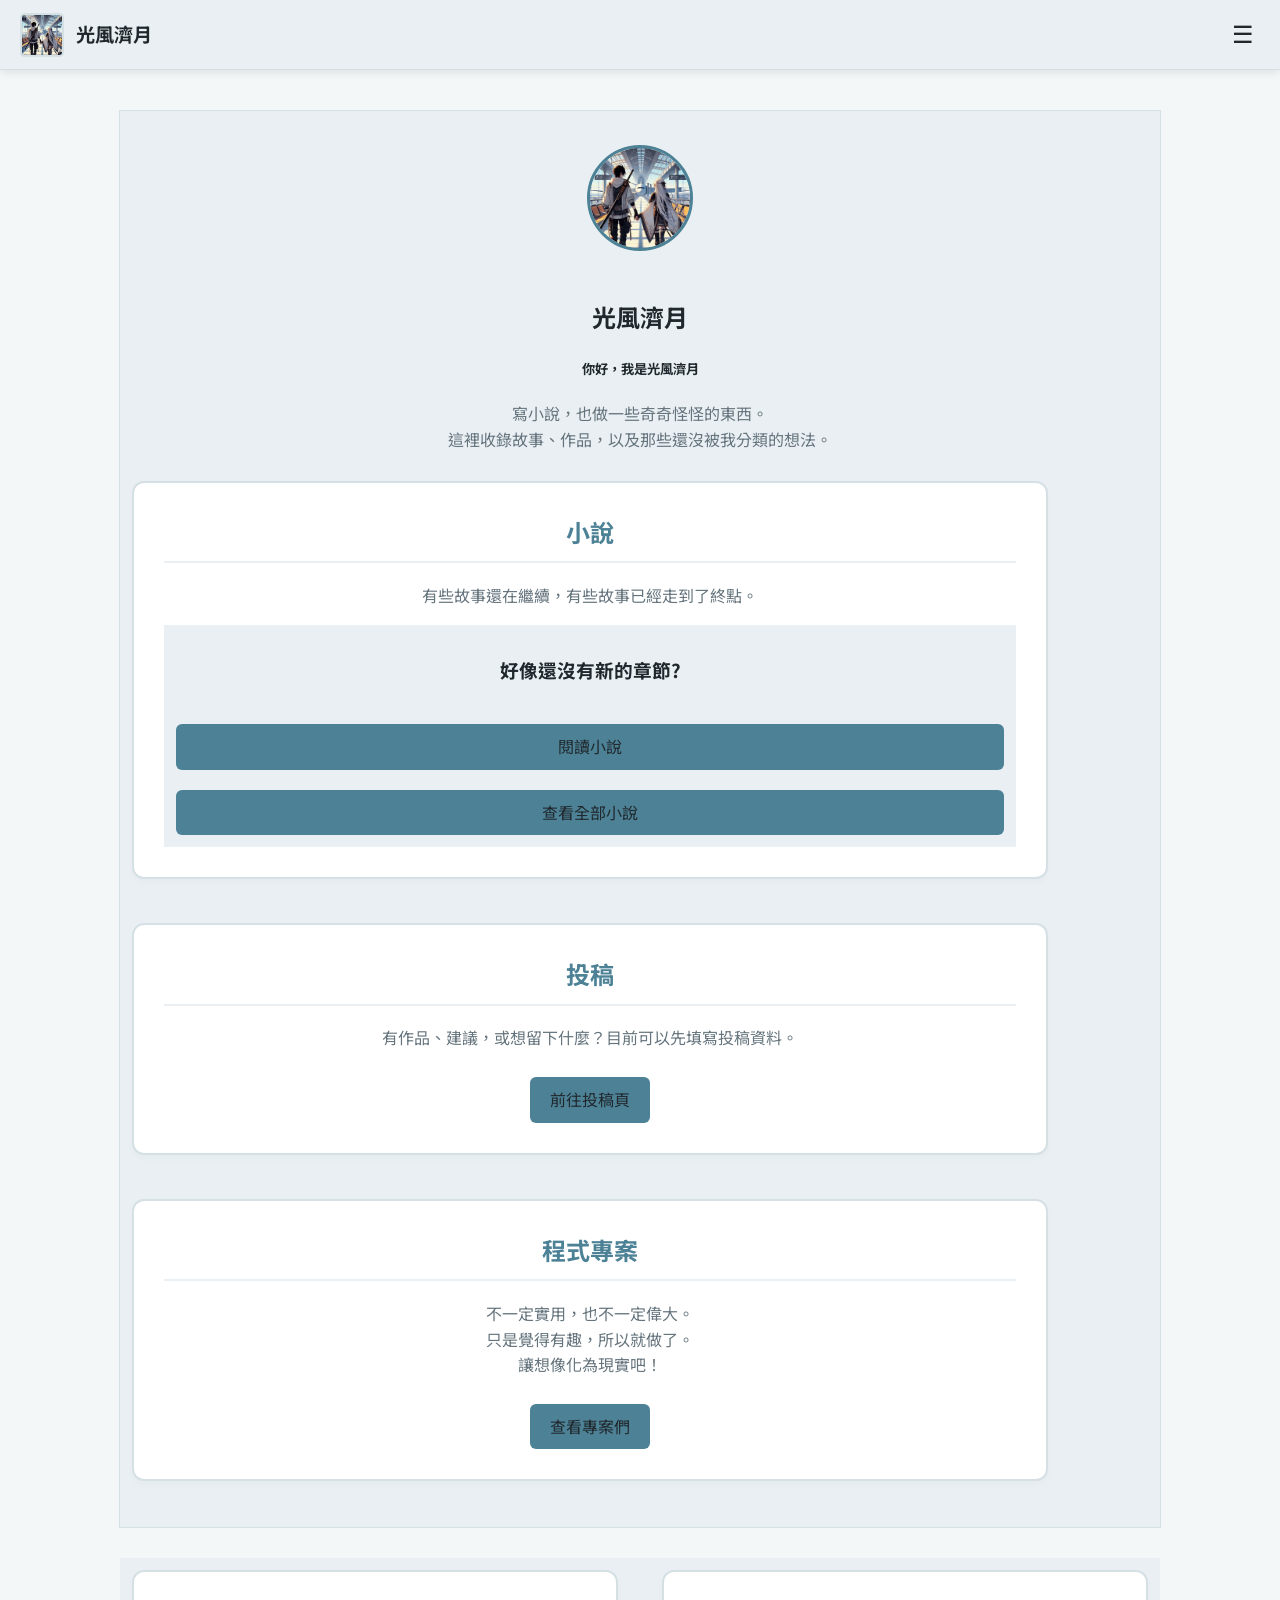
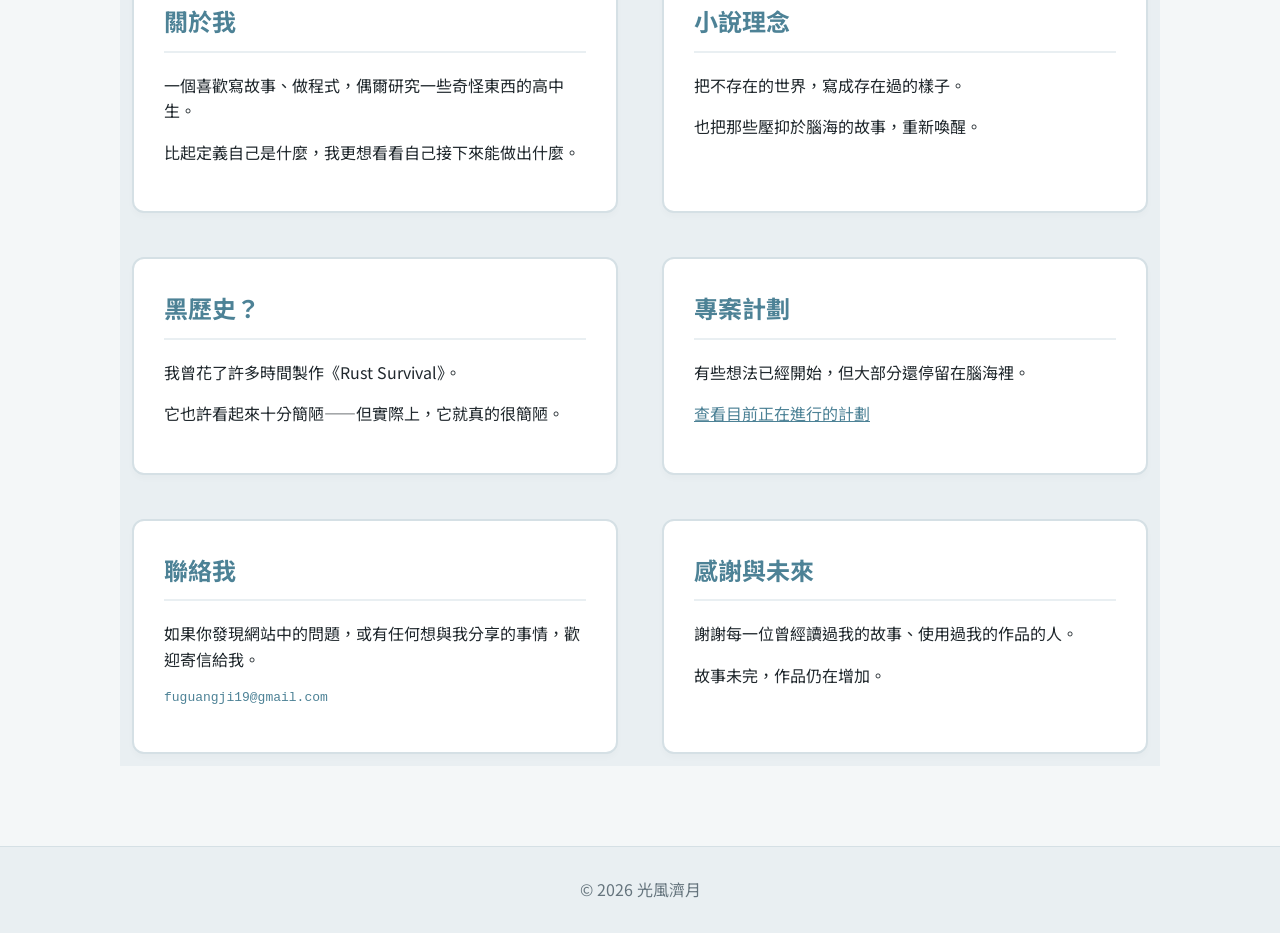
==== commit fb670e41: "feat: improve reader controls, metadata and submission page" ====
--- a/index.html
+++ b/index.html
@@ -1,538 +1,38 @@
 <!doctype html>
 <html lang="zh-Hant">
-  <head>
-    <meta charset="UTF-8" />
-    <meta name="viewport" content="width=device-width, initial-scale=1.0" />
-    <title>光風濟月 | 首頁</title>
-    <link
-      href="https://fonts.googleapis.com/css2?family=Share+Tech+Mono&family=Noto+Sans+TC:wght@400;700;900&display=swap"
-      rel="stylesheet"
-    />
-    <style>
-      :root {
-        --bg: #f4f7f8;
-
-        --secondary: #e9eff2;
-
-        --card: #ffffff;
-
-        --text: #20282d;
-
-        --text-secondary: #65747d;
-
-        --accent: #4d8296;
-
-        --light-accent: #76afc2;
-
-        --border: #d5e0e5;
-      }
-
-      /* 深夜檯燈 */
-
-      html[data-theme="midnight-lamp"] {
-        --bg: #0f1115;
-
-        --secondary: #171a21;
-
-        --card: #1e222b;
-
-        --text: #e8e6e1;
-
-        --text-secondary: #9da3ae;
-
-        --accent: #c9a96e;
-
-        --light-accent: #e3c98a;
-
-        --border: #303541;
-      }
-
-      /* 冰霧極夜 */
-
-      html[data-theme="ice-fog"] {
-        --bg: #0b1117;
-
-        --secondary: #111a23;
-
-        --card: #12232e;
-
-        --text: #e5edf3;
-
-        --text-secondary: #93a6b5;
-
-        --accent: #7eb6d8;
-
-        --light-accent: #b9e1f5;
-
-        --border: #293744;
-      }
-
-      /* 夜幕松樹 */
-
-      html[data-theme="night-pine"] {
-        --bg: #0d1110;
-
-        --secondary: #151b18;
-
-        --card: #1b2420;
-
-        --text: #e5e9e5;
-
-        --text-secondary: #99a49d;
-
-        --accent: #72b59a;
-
-        --light-accent: #a5d6be;
-
-        --border: #303b35;
-      }
-
-      /* 杏仁鋼筆 */
-
-      html[data-theme="almond-pen"] {
-        --bg: #f5f1e8;
-
-        --secondary: #e8e5d8;
-
-        --card: #fffdf7;
-
-        --text: #292722;
-
-        --text-secondary: #706b61;
-
-        --accent: #8a5a44;
-
-        --light-accent: #b47a5a;
-
-        --border: #d8d0c1;
-      }
-
-      /* 奇幻星夜 */
-
-      html[data-theme="fantasy-starry-night"] {
-        --bg: #0d0c12;
-
-        --secondary: #15131c;
-
-        --card: #1d1a27;
-
-        --text: #ece9f2;
-
-        --text-secondary: #a6a0b3;
-
-        --accent: #9b82c4;
-
-        --light-accent: #c3ade8;
-
-        --border: #322d3d;
-      }
-
-      /* 清晨嵐霧 */
-
-      html[data-theme="morning-mist"] {
-        --bg: #f4f7f8;
-
-        --secondary: #e9eff2;
-
-        --card: #ffffff;
-
-        --text: #20282d;
-
-        --text-secondary: #65747d;
-
-        --accent: #4d8296;
-
-        --light-accent: #76afc2;
-
-        --border: #d5e0e5;
-      }
-
-      /* 松枝與杏 */
-
-      html[data-theme="pine-almond"] {
-        --bg: #f7f4ec;
-
-        --secondary: #ede9dd;
-
-        --card: #fffdf8;
-
-        --text: #29312c;
-
-        --text-secondary: #73796f;
-
-        --accent: #55745f;
-
-        --light-accent: #78947f;
-
-        --border: #d9d5c8;
-      }
-
-      /* 使用者裝置偏好深色 */
-
-      @media (prefers-color-scheme: dark) {
-        :root {
-          --bg: #0b1117;
-
-          --secondary: #111a23;
-
-          --card: #18232e;
-
-          --text: #e5edf3;
-
-          --text-secondary: #93a6b5;
-
-          --accent: #7eb6d8;
-
-          --light-accent: #b9e1f5;
-
-          --border: #293744;
-        }
-      }
-
-      /* 全局設定 */
-      body {
-        margin: 0;
-        font-family: "Noto Sans TC", sans-serif;
-        background-color: var(--bg);
-        color: var(--text);
-        line-height: 1.6;
-        transition:
-          background-color 0.3s,
-          color 0.3s;
-      }
-
-      /* 導航列 */
-      #navbar {
-        display: flex;
-        justify-content: space-between;
-        align-items: center;
-        position: fixed;
-        top: 0;
-        width: 100%;
-        height: 70px;
-        padding: 0 20px;
-        box-sizing: border-box;
-        background-color: var(--secondary);
-        border-bottom: 1px solid var(--border);
-        z-index: 1000;
-        box-shadow: 0 2px 10px rgba(0, 0, 0, 0.1);
-      }
-
-      .nav-brand {
-        display: flex;
-        align-items: center;
-        gap: 12px;
-        font-weight: 700;
-        font-size: 1.2rem;
-        cursor: pointer;
-      }
-
-      #navbar img {
-        width: 40px;
-        height: 40px;
-        border-radius: 10%;
-        border: 2px solid var(--border);
-        object-fit: cover;
-      }
-
-      /* 選單按鈕與內容 */
-      .menu_container {
-        position: relative;
-      }
-
-      #menu {
-        background: none;
-        border: none;
-        font-size: 1.5rem;
-        color: var(--text);
-        cursor: pointer;
-      }
-
-      .menu-content {
-        display: none;
-        position: absolute;
-        top: 150%;
-        right: 0;
-        background-color: var(--card);
-        min-width: 160px;
-        box-shadow: 0px 8px 16px 0px rgba(0, 0, 0, 0.2);
-        border: 1px solid var(--border);
-        border-radius: 8px;
-        overflow: hidden;
-      }
-
-      .latest {
-        padding: 12px 16px;
-        color: var(--light-accent);
-        font-size: 0.9rem;
-        border-bottom: 1px solid var(--border);
-      }
-
-      .menu-content.show {
-        display: block;
-      }
-
-      .menu-content a {
-        color: var(--text);
-        padding: 12px 16px;
-        text-decoration: none;
-        display: block;
-        border-bottom: 1px solid var(--border);
-      }
-      .menu-content a:hover {
-        background-color: var(--secondary);
-      }
-      .menu-content a:last-child {
-        border-bottom: none;
-      }
-
-      /* 區塊排版 */
-      .main-content {
-        margin-top: 70px;
-        padding: 40px 20px;
-        display: flex;
-        flex-direction: column;
-        align-items: center;
-        gap: 30px;
-      }
-
-      .hero-section {
-        background-color: var(--secondary);
-        border: 1px solid var(--border);
-        text-align: center;
-        width: 100%;
-        max-width: 900px;
-        padding: 40px 0;
-      }
-
-      .hero-section img {
-        width: 100px;
-        height: 100px;
-        border-radius: 50%;
-        border: 3px solid var(--accent);
-        margin-bottom: 20px;
-      }
-
-      .hero-section p {
-        color: var(--text-secondary);
-      }
-
-      /* 卡片設計 */
-      .card-grid {
-        background-color: var(--secondary);
-        display: grid;
-        grid-template-columns: 1fr;
-        gap: 20px;
-        width: 100%;
-        max-width: 900px;
-      }
-
-      .section-card {
-        background-color: var(--card);
-        border: 2px solid var(--border);
-        border-radius: 12px;
-        padding: 30px;
-        box-shadow: 0 4px 6px rgba(0, 0, 0, 0.02);
-        transition: transform 0.2s;
-        margin: 20px;
-      }
-
-      .section-card:hover {
-        transform: translateY(-3px);
-      }
-
-      .section-card h2 {
-        color: var(--accent);
-        margin-top: 0;
-        border-bottom: 2px solid var(--secondary);
-        padding-bottom: 10px;
-      }
-
-      /* 按鈕與連結 */
-      button.btn,
-      a.btn {
-        background-color: var(--accent);
-        color: var(--text);
-        border: none;
-        padding: 10px 20px;
-        border-radius: 6px;
-        cursor: pointer;
-        font-size: 1rem;
-        text-decoration: none;
-        display: inline-block;
-        margin-top: 10px;
-        transition: background-color 0.2s;
-      }
-
-      button.btn:hover,
-      a.btn:hover {
-        background-color: var(--light-accent);
-      }
-      .btn-group {
-        display: grid;
-        background-color: var(--secondary);
-        gap: 10px;
-        flex-wrap: wrap;
-      }
-
-      /* 頁尾 */
-      .footer {
-        text-align: center;
-        padding: 30px;
-        background-color: var(--secondary);
-        color: var(--text-secondary);
-        border-top: 1px solid var(--border);
-        margin-top: 40px;
-      }
-
-      /* 響應式 */
-      @media (min-width: 768px) {
-        .card-grid {
-          grid-template-columns: repeat(2, 1fr);
-        }
-        .section-card.full-width {
-          grid-column: 1 / -1;
-        }
-      }
-    </style>
-  </head>
-  <body>
-    <!-- 導航列 -->
-    <header id="navbar">
-      <div class="nav-brand" onclick="location.href = 'index.html'">
-        <img src="assets/logo.png" alt="logo" />
-        <span>光風濟月</span>
-      </div>
-      <div class="menu_container">
-        <button id="menu" onclick="toggleMenu()">☰</button>
-        <div class="menu-content" id="menuContent">
-          <a href="#about-me">關於我</a>
-          <a href="#projects">程式專案</a>
-          <a href="javascript:void(0)" onclick="switchTheme()">切換主題</a>
-        </div>
-      </div>
-    </header>
-
-    <div class="main-content">
-      <!-- 介紹區塊 (Hero Section) -->
-      <div class="hero-section">
-        <img src="assets/logo.png" alt="Avatar" />
-        <h2>光風濟月</h2>
-        <h5>你好，我是光風濟月</h5>
-        <p>
-          寫小說，也做一些奇奇怪怪的東西。<br />這裡收錄故事、作品，以及那些還沒被我分類的想法。
-        </p>
-        <div class="card-grid">
-          <div class="section-card full-width">
-            <h2>小說</h2>
-            <p>有些故事還在繼續，有些故事已經走到了終點。</p>
-
-            <div class="btn-group">
-              <div id="latest"><h3>好像還沒有新的章節?</h3></div>
-              <button class="btn">閱讀最新章節</button>
-              <button class="btn" onclick="location.href = './novels'">
-                查看全部小說
-              </button>
-            </div>
-          </div>
-
-          <div class="section-card full-width">
-            <h2>程式專案</h2>
-            <p>
-              不一定實用，也不一定偉大。<br />只是覺得有趣，所以就做了。<br />讓想像化為現實吧！
-            </p>
-            <a href="/game" class="btn">查看專案們</a>
-          </div>
-        </div>
-      </div>
-
-      <!-- 內容卡片網格 -->
-      <div class="card-grid">
-        <div class="section-card" id="about-me">
-          <h2>關於我</h2>
-          <p>一個喜歡寫故事、做程式，偶爾研究一些奇怪東西的高中生。</p>
-          <p>比起定義自己是什麼，我更想看看自己接下來能做出什麼。</p>
-        </div>
-
-        <div class="section-card" id="philosophy">
-          <h2>小說理念</h2>
-          <p>把不存在的世界，寫成存在過的樣子。</p>
-          <p>也把那些壓抑於腦海的故事，重新喚醒。</p>
-        </div>
-
-        <div class="section-card" id="projects">
-          <h2>黑歷史？</h2>
-          <p>我曾花了許多時間製作《Rust Survival》。</p>
-          <p>它也許看起來十分簡陋——但實際上，它就真的很簡陋。</p>
-        </div>
-
-        <div class="section-card" id="project_plan">
-          <h2>專案計劃</h2>
-          <p>有些想法已經開始，但大部分還停留在腦海裡。</p>
-          <a href="/game" target="_blank" style="color: var(--accent)"
-            >查看目前正在進行的計劃</a
-          >
-        </div>
-
-        <div class="section-card" id="inspiration">
-          <h2>聯絡我</h2>
-          <p>
-            如果你發現網站中的問題，或有任何想與我分享的事情，歡迎寄信給我。
-          </p>
-          <p style="color: var(--accent); font-family: monospace">
-            fuguangji19@gmail.com
-          </p>
-        </div>
-
-        <div class="section-card" id="future">
-          <h2>感謝與未來</h2>
-          <p>謝謝每一位曾經讀過我的故事、使用過我的作品的人。</p>
-          <p>故事未完，作品仍在增加。</p>
-        </div>
-      </div>
-    </div>
-
-    <div class="footer">© 2026 光風濟月</div>
-
-    <script>
-      function toggleMenu() {
-        document.getElementById("menuContent").classList.toggle("show");
-      }
-
-      // 點擊選單外部自動關閉
-      window.onclick = function (event) {
-        if (!event.target.matches("#menu")) {
-          var dropdowns = document.getElementsByClassName("menu-content");
-          for (var i = 0; i < dropdowns.length; i++) {
-            var openDropdown = dropdowns[i];
-            if (openDropdown.classList.contains("show")) {
-              openDropdown.classList.remove("show");
-            }
-          }
-        }
-      };
-
-      const themes = [
-        "midnight-lamp",
-        "ice-fog",
-        "night-pine",
-        "almond-pen",
-        "fantasy-starry-night",
-        "morning-mist",
-        "pine-almond"
-      ];
-      let currentThemeIndex = 0;
-
-      function switchTheme() {
-        currentThemeIndex = (currentThemeIndex + 1) % themes.length;
-        const nextTheme = themes[currentThemeIndex];
-
-        if (nextTheme === "") {
-          document.documentElement.removeAttribute("data-theme");
-        } else {
-          document.documentElement.setAttribute("data-theme", nextTheme);
-        }
-      }
-    </script>
-  </body>
-</html>
+<head>
+<meta charset="UTF-8"><meta name="viewport" content="width=device-width, initial-scale=1.0">
+<title>光風濟月 | 首頁</title>
+<link href="https://fonts.googleapis.com/css2?family=Share+Tech+Mono&family=Noto+Sans+TC:wght@400;700;900&display=swap" rel="stylesheet">
+<link rel="stylesheet" href="main.css">
+</head>
+<body>
+<header id="navbar">
+<div class="nav-brand" onclick="location.href='index.html'"><img src="assets/logo.png" alt="logo"><span>光風濟月</span></div>
+<div class="menu_container"><button id="menu" onclick="toggleMenu()">☰</button><div class="menu-content" id="menuContent">
+<a href="#about-me">關於我</a><a href="./novels/">小說</a><a href="./submit/">投稿</a><a href="./game">程式專案</a><a href="javascript:void(0)" onclick="switchTheme()">切換主題</a>
+</div></div>
+</header>
+<main class="main-content homepage">
+<section class="hero-section homepage-hero">
+<img src="assets/logo.png" alt="Avatar"><h2>光風濟月</h2><h5>你好，我是光風濟月</h5>
+<p>寫小說，也做一些奇奇怪怪的東西。<br>這裡收錄故事、作品，以及那些還沒被我分類的想法。</p>
+<div class="card-grid">
+<div class="section-card full-width"><h2>小說</h2><p>有些故事還在繼續，有些故事已經走到了終點。</p><div class="btn-group"><div id="latest"><h3>好像還沒有新的章節?</h3></div><a class="btn" href="./novels/">閱讀小說</a><a class="btn" href="./novels/">查看全部小說</a></div></div>
+<div class="section-card full-width"><h2>投稿</h2><p>有作品、建議，或想留下什麼？目前可以先填寫投稿資料。</p><a class="btn" href="./submit/">前往投稿頁</a></div>
+<div class="section-card full-width"><h2>程式專案</h2><p>不一定實用，也不一定偉大。<br>只是覺得有趣，所以就做了。<br>讓想像化為現實吧！</p><a href="/game" class="btn">查看專案們</a></div>
+</div>
+</section>
+<section class="card-grid homepage-cards">
+<div class="section-card" id="about-me"><h2>關於我</h2><p>一個喜歡寫故事、做程式，偶爾研究一些奇怪東西的高中生。</p><p>比起定義自己是什麼，我更想看看自己接下來能做出什麼。</p></div>
+<div class="section-card" id="philosophy"><h2>小說理念</h2><p>把不存在的世界，寫成存在過的樣子。</p><p>也把那些壓抑於腦海的故事，重新喚醒。</p></div>
+<div class="section-card" id="projects"><h2>黑歷史？</h2><p>我曾花了許多時間製作《Rust Survival》。</p><p>它也許看起來十分簡陋——但實際上，它就真的很簡陋。</p></div>
+<div class="section-card" id="project_plan"><h2>專案計劃</h2><p>有些想法已經開始，但大部分還停留在腦海裡。</p><a href="/game" target="_blank" style="color:var(--accent)">查看目前正在進行的計劃</a></div>
+<div class="section-card" id="inspiration"><h2>聯絡我</h2><p>如果你發現網站中的問題，或有任何想與我分享的事情，歡迎寄信給我。</p><p style="color:var(--accent);font-family:monospace">fuguangji19@gmail.com</p></div>
+<div class="section-card" id="future"><h2>感謝與未來</h2><p>謝謝每一位曾經讀過我的故事、使用過我的作品的人。</p><p>故事未完，作品仍在增加。</p></div>
+</section>
+</main>
+<div class="footer">© 2026 光風濟月</div>
+<script src="neccessary.js"></script>
+</body>
+</html>
--- a/main.css
+++ b/main.css
@@ -0,0 +1,386 @@
+:root {
+  --bg: #f4f7f8;
+
+  --secondary: #e9eff2;
+
+  --card: #ffffff;
+
+  --text: #20282d;
+
+  --text-secondary: #65747d;
+
+  --accent: #4d8296;
+
+  --light-accent: #76afc2;
+
+  --border: #d5e0e5;
+}
+
+/* 深夜檯燈 */
+
+html[data-theme="midnight-lamp"] {
+  --bg: #0f1115;
+
+  --secondary: #171a21;
+
+  --card: #1e222b;
+
+  --text: #e8e6e1;
+
+  --text-secondary: #9da3ae;
+
+  --accent: #c9a96e;
+
+  --light-accent: #e3c98a;
+
+  --border: #303541;
+}
+
+/* 冰霧極夜 */
+
+html[data-theme="ice-fog"] {
+  --bg: #0b1117;
+
+  --secondary: #111a23;
+
+  --card: #12232e;
+
+  --text: #e5edf3;
+
+  --text-secondary: #93a6b5;
+
+  --accent: #7eb6d8;
+
+  --light-accent: #b9e1f5;
+
+  --border: #293744;
+}
+
+/* 夜幕松樹 */
+
+html[data-theme="night-pine"] {
+  --bg: #0d1110;
+
+  --secondary: #151b18;
+
+  --card: #1b2420;
+
+  --text: #e5e9e5;
+
+  --text-secondary: #99a49d;
+
+  --accent: #72b59a;
+
+  --light-accent: #a5d6be;
+
+  --border: #303b35;
+}
+
+/* 杏仁鋼筆 */
+
+html[data-theme="almond-pen"] {
+  --bg: #f5f1e8;
+
+  --secondary: #e8e5d8;
+
+  --card: #fffdf7;
+
+  --text: #292722;
+
+  --text-secondary: #706b61;
+
+  --accent: #8a5a44;
+
+  --light-accent: #b47a5a;
+
+  --border: #d8d0c1;
+}
+
+/* 奇幻星夜 */
+
+html[data-theme="fantasy-starry-night"] {
+  --bg: #0d0c12;
+
+  --secondary: #15131c;
+
+  --card: #1d1a27;
+
+  --text: #ece9f2;
+
+  --text-secondary: #a6a0b3;
+
+  --accent: #9b82c4;
+
+  --light-accent: #c3ade8;
+
+  --border: #322d3d;
+}
+
+/* 清晨嵐霧 */
+
+html[data-theme="morning-mist"] {
+  --bg: #f4f7f8;
+
+  --secondary: #e9eff2;
+
+  --card: #ffffff;
+
+  --text: #20282d;
+
+  --text-secondary: #65747d;
+
+  --accent: #4d8296;
+
+  --light-accent: #76afc2;
+
+  --border: #d5e0e5;
+}
+
+/* 松枝與杏 */
+
+html[data-theme="pine-almond"] {
+  --bg: #f7f4ec;
+
+  --secondary: #ede9dd;
+
+  --card: #fffdf8;
+
+  --text: #29312c;
+
+  --text-secondary: #73796f;
+
+  --accent: #55745f;
+
+  --light-accent: #78947f;
+
+  --border: #d9d5c8;
+}
+
+/* 使用者裝置偏好深色 */
+
+@media (prefers-color-scheme: dark) {
+  :root {
+    --bg: #0b1117;
+
+    --secondary: #111a23;
+
+    --card: #18232e;
+
+    --text: #e5edf3;
+
+    --text-secondary: #93a6b5;
+
+    --accent: #7eb6d8;
+
+    --light-accent: #b9e1f5;
+
+    --border: #293744;
+  }
+}
+
+/* 全局設定 */
+body {
+  margin: 0;
+  font-family: "Noto Sans TC", sans-serif;
+  background-color: var(--bg);
+  color: var(--text);
+  line-height: 1.6;
+  transition:
+    background-color 0.3s,
+    color 0.3s;
+}
+
+/* 導航列 */
+#navbar {
+  display: flex;
+  justify-content: space-between;
+  align-items: center;
+  position: fixed;
+  top: 0;
+  width: 100%;
+  height: 70px;
+  padding: 0 20px;
+  box-sizing: border-box;
+  background-color: var(--secondary);
+  border-bottom: 1px solid var(--border);
+  z-index: 1000;
+  box-shadow: 0 2px 10px rgba(0, 0, 0, 0.1);
+}
+
+.nav-brand {
+  display: flex;
+  align-items: center;
+  gap: 12px;
+  font-weight: 700;
+  font-size: 1.2rem;
+  cursor: pointer;
+}
+
+#navbar img {
+  width: 40px;
+  height: 40px;
+  border-radius: 10%;
+  border: 2px solid var(--border);
+  object-fit: cover;
+}
+
+/* 選單按鈕與內容 */
+.menu_container {
+  position: relative;
+}
+
+#menu {
+  background: none;
+  border: none;
+  font-size: 1.5rem;
+  color: var(--text);
+  cursor: pointer;
+}
+
+.menu-content {
+  display: none;
+  position: absolute;
+  top: 150%;
+  right: 0;
+  background-color: var(--card);
+  min-width: 160px;
+  box-shadow: 0px 8px 16px 0px rgba(0, 0, 0, 0.2);
+  border: 1px solid var(--border);
+  border-radius: 8px;
+  overflow: hidden;
+}
+
+.latest {
+  padding: 12px 16px;
+  color: var(--light-accent);
+  font-size: 0.9rem;
+  border-bottom: 1px solid var(--border);
+}
+
+.menu-content.show {
+  display: block;
+}
+
+.menu-content a {
+  color: var(--text);
+  padding: 12px 16px;
+  text-decoration: none;
+  display: block;
+  border-bottom: 1px solid var(--border);
+}
+.menu-content a:hover {
+  background-color: var(--secondary);
+}
+.menu-content a:last-child {
+  border-bottom: none;
+}
+
+/* 區塊排版 */
+.main-content {
+  margin-top: 70px;
+  padding: 40px 20px;
+  display: flex;
+  flex-direction: column;
+  align-items: center;
+  gap: 30px;
+}
+
+.hero-section {
+  background-color: var(--secondary);
+  border: 1px solid var(--border);
+  text-align: center;
+  width: 100%;
+  max-width: 900px;
+  padding: 40px 0;
+}
+
+.hero-section img {
+  width: 100px;
+  height: 100px;
+  border-radius: 50%;
+  border: 3px solid var(--accent);
+  margin-bottom: 20px;
+}
+
+.hero-section p {
+  color: var(--text-secondary);
+}
+
+/* 卡片設計 */
+.card-grid {
+  background-color: var(--secondary);
+  display: grid;
+  grid-template-columns: 1fr;
+  gap: 20px;
+  width: 100%;
+  max-width: 900px;
+}
+
+.section-card {
+  background-color: var(--card);
+  border: 2px solid var(--border);
+  border-radius: 12px;
+  padding: 30px;
+  box-shadow: 0 4px 6px rgba(0, 0, 0, 0.02);
+  transition: transform 0.2s;
+  margin: 20px;
+}
+
+.section-card:hover {
+  transform: translateY(-3px);
+}
+
+.section-card h2 {
+  color: var(--accent);
+  margin-top: 0;
+  border-bottom: 2px solid var(--secondary);
+  padding-bottom: 10px;
+}
+
+/* 按鈕與連結 */
+button.btn,
+a.btn {
+  background-color: var(--accent);
+  color: var(--text);
+  border: none;
+  padding: 10px 20px;
+  border-radius: 6px;
+  cursor: pointer;
+  font-size: 1rem;
+  text-decoration: none;
+  display: inline-block;
+  margin-top: 10px;
+  transition: background-color 0.2s;
+}
+
+button.btn:hover,
+a.btn:hover {
+  background-color: var(--light-accent);
+}
+.btn-group {
+  display: grid;
+  background-color: var(--secondary);
+  gap: 10px;
+  flex-wrap: wrap;
+}
+
+/* 頁尾 */
+.footer {
+  text-align: center;
+  padding: 30px;
+  background-color: var(--secondary);
+  color: var(--text-secondary);
+  border-top: 1px solid var(--border);
+  margin-top: 40px;
+}
+
+/* 響應式 */
+@media (min-width: 768px) {
+  .card-grid {
+    grid-template-columns: repeat(2, 1fr);
+  }
+  .section-card.full-width {
+    grid-column: 1 / -1;
+  }
+}
+\n\n/* 首頁比例調整 */\n.homepage{gap:24px}.homepage-hero{max-width:1040px;padding:34px 0}.homepage-hero .card-grid{max-width:940px}.homepage-cards{max-width:1040px}.homepage .section-card{margin:12px}.homepage .btn-group{padding:12px}\n@media(max-width:767px){.main-content{padding:24px 10px;gap:20px}.homepage-hero{padding:26px 0}.homepage-hero img{width:84px;height:84px;margin-bottom:14px}.homepage-hero h2{margin:0 0 4px}.homepage-hero h5{margin:0 0 10px}.homepage-hero .card-grid,.homepage-cards{gap:12px}.homepage .section-card{margin:7px;padding:20px}.homepage .btn-group{gap:8px}.homepage .btn-group .btn{width:100%;box-sizing:border-box;text-align:center}}\n
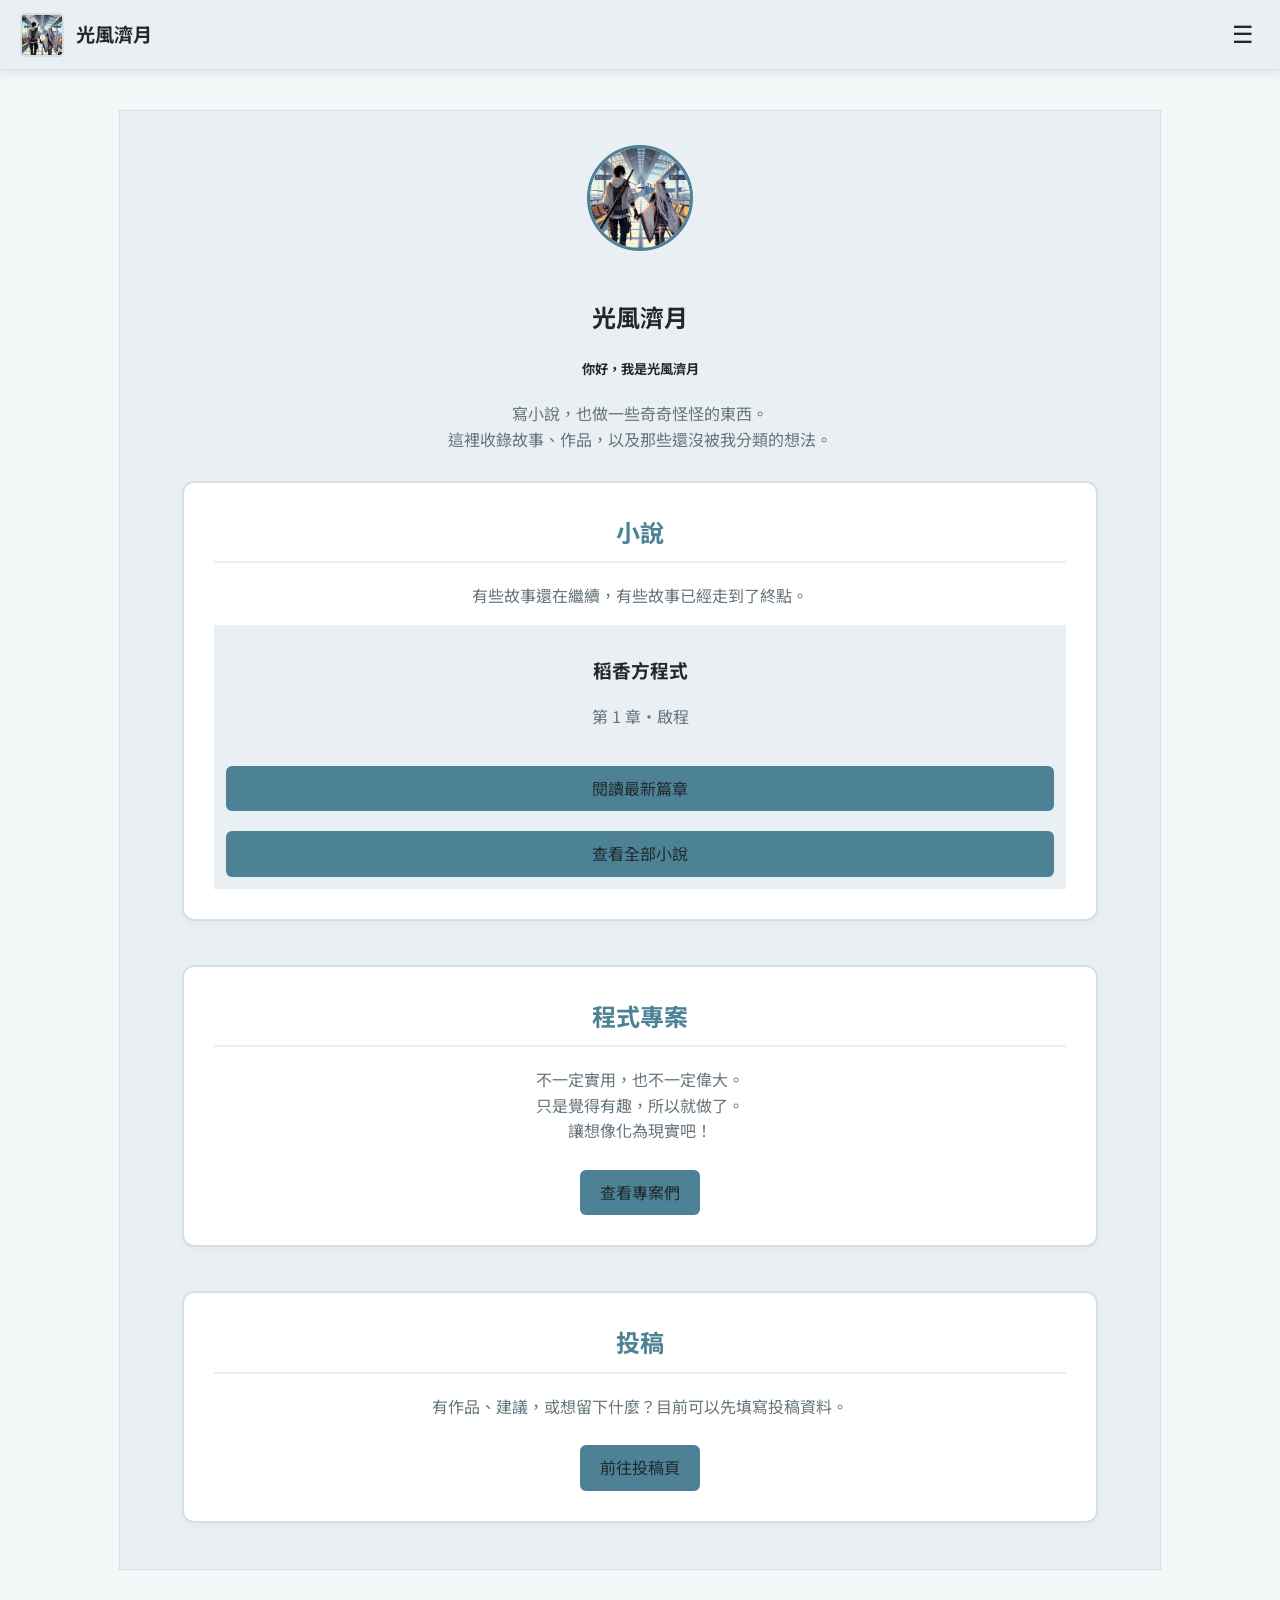
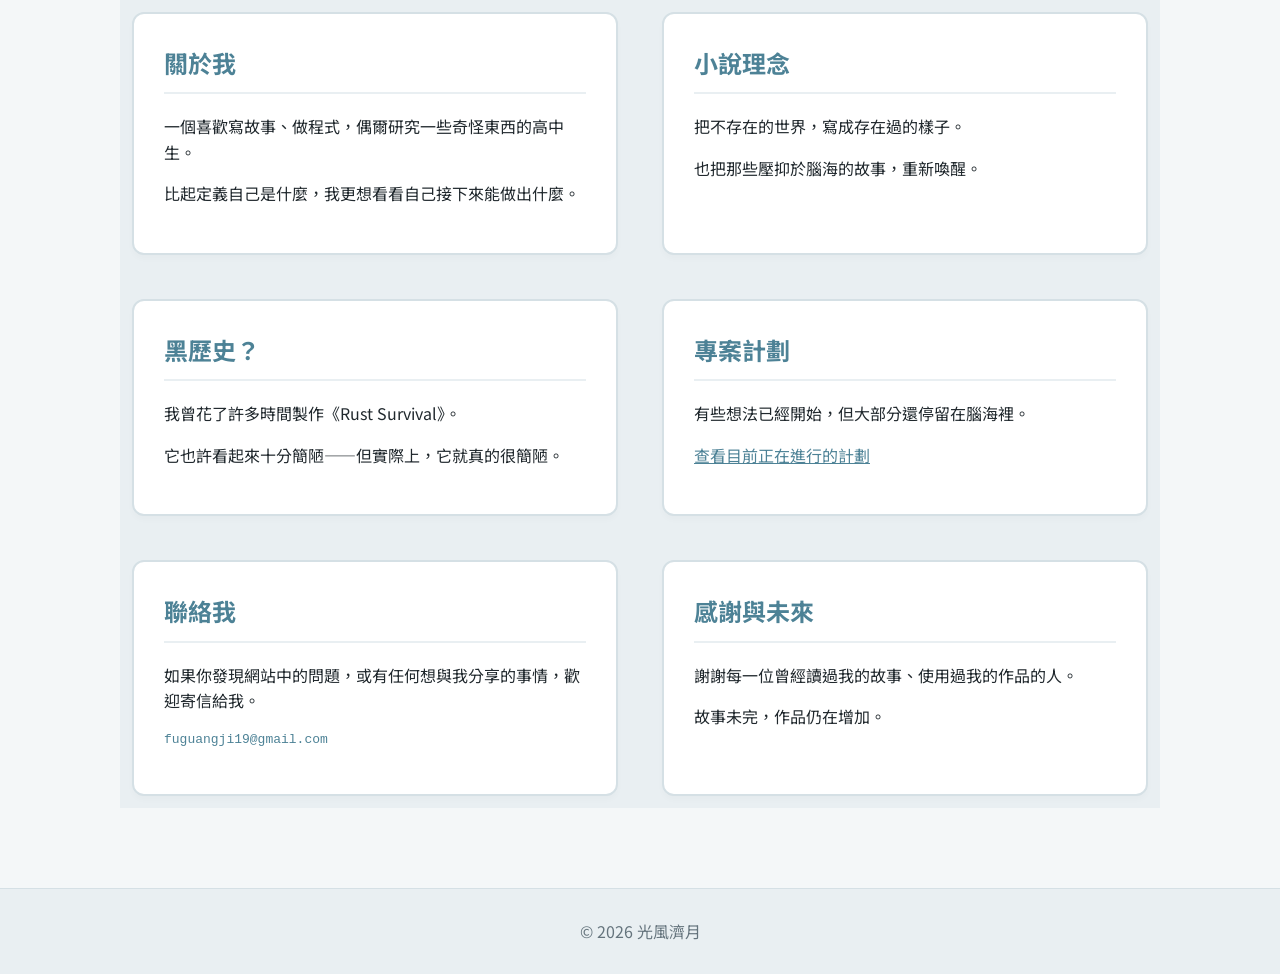
==== commit b6c8b446: "fix: refine reader settings, homepage and loading screen" ====
--- a/index.html
+++ b/index.html
@@ -18,9 +18,9 @@
 <img src="assets/logo.png" alt="Avatar"><h2>光風濟月</h2><h5>你好，我是光風濟月</h5>
 <p>寫小說，也做一些奇奇怪怪的東西。<br>這裡收錄故事、作品，以及那些還沒被我分類的想法。</p>
 <div class="card-grid">
-<div class="section-card full-width"><h2>小說</h2><p>有些故事還在繼續，有些故事已經走到了終點。</p><div class="btn-group"><div id="latest"><h3>好像還沒有新的章節?</h3></div><a class="btn" href="./novels/">閱讀小說</a><a class="btn" href="./novels/">查看全部小說</a></div></div>
+<div class="section-card full-width"><h2>小說</h2><p>有些故事還在繼續，有些故事已經走到了終點。</p><div class="btn-group"><div id="latest"><h3>載入最新篇章……</h3></div><a class="btn" id="latest-read-button" href="./novels/">閱讀最新篇章</a><a class="btn" href="./novels/">查看全部小說</a></div></div>
+<div class="section-card full-width"><h2>程式專案</h2><p>不一定實用，也不一定偉大。<br>只是覺得有趣，所以就做了。<br>讓想像化為現實吧！</p><a href="/game" class="btn">查看專案們</a></div>
 <div class="section-card full-width"><h2>投稿</h2><p>有作品、建議，或想留下什麼？目前可以先填寫投稿資料。</p><a class="btn" href="./submit/">前往投稿頁</a></div>
-<div class="section-card full-width"><h2>程式專案</h2><p>不一定實用，也不一定偉大。<br>只是覺得有趣，所以就做了。<br>讓想像化為現實吧！</p><a href="/game" class="btn">查看專案們</a></div>
 </div>
 </section>
 <section class="card-grid homepage-cards">
@@ -34,5 +34,25 @@
 </main>
 <div class="footer">© 2026 光風濟月</div>
 <script src="neccessary.js"></script>
+<script>
+(async function loadLatestNovel(){
+  const latest=document.querySelector("#latest");
+  const button=document.querySelector("#latest-read-button");
+  try{
+    const response=await fetch("/data/novels.json",{cache:"no-cache"});
+    if(!response.ok) throw new Error("HTTP "+response.status);
+    const novels=await response.json();
+    const available=novels.filter(n=>n.latestChapter&&n.latestChapter.chapter);
+    if(!available.length){ latest.innerHTML="<h3>目前還沒有新的章節。</h3>"; return; }
+    const novel=available.sort((a,b)=>new Date(b.updateTime||0)-new Date(a.updateTime||0))[0];
+    const chapter=novel.latestChapter;
+    latest.innerHTML="<h3>"+novel.title+"</h3><p>第 "+chapter.chapter+" 章・"+(chapter.title||"")+"</p>";
+    button.href="/novels/"+encodeURIComponent(novel.title)+"/"+chapter.chapter+"/";
+  }catch(error){
+    console.error("首頁最新篇章載入失敗：",error);
+    latest.innerHTML="<h3>最新篇章載入失敗</h3><p>請稍後重新整理。</p>";
+  }
+})();
+</script>
 </body>
 </html>
--- a/main.css
+++ b/main.css
@@ -383,4 +383,8 @@
     grid-column: 1 / -1;
   }
 }
-\n\n/* 首頁比例調整 */\n.homepage{gap:24px}.homepage-hero{max-width:1040px;padding:34px 0}.homepage-hero .card-grid{max-width:940px}.homepage-cards{max-width:1040px}.homepage .section-card{margin:12px}.homepage .btn-group{padding:12px}\n@media(max-width:767px){.main-content{padding:24px 10px;gap:20px}.homepage-hero{padding:26px 0}.homepage-hero img{width:84px;height:84px;margin-bottom:14px}.homepage-hero h2{margin:0 0 4px}.homepage-hero h5{margin:0 0 10px}.homepage-hero .card-grid,.homepage-cards{gap:12px}.homepage .section-card{margin:7px;padding:20px}.homepage .btn-group{gap:8px}.homepage .btn-group .btn{width:100%;box-sizing:border-box;text-align:center}}\n+\n\n/* 首頁比例調整 */\n.homepage{gap:24px}.homepage-hero{max-width:1040px;padding:34px 0}.homepage-hero .card-grid{max-width:940px}.homepage-cards{max-width:1040px}.homepage .section-card{margin:12px}.homepage .btn-group{padding:12px}\n@media(max-width:767px){.main-content{padding:24px 10px;gap:20px}.homepage-hero{padding:26px 0}.homepage-hero img{width:84px;height:84px;margin-bottom:14px}.homepage-hero h2{margin:0 0 4px}.homepage-hero h5{margin:0 0 10px}.homepage-hero .card-grid,.homepage-cards{gap:12px}.homepage .section-card{margin:7px;padding:20px}.homepage .btn-group{gap:8px}.homepage .btn-group .btn{width:100%;box-sizing:border-box;text-align:center}}\n
+
+/* 首頁置中與最新篇章 */
+.homepage .card-grid{margin-left:auto;margin-right:auto}
+.homepage-hero .card-grid{margin-left:auto;margin-right:auto}
